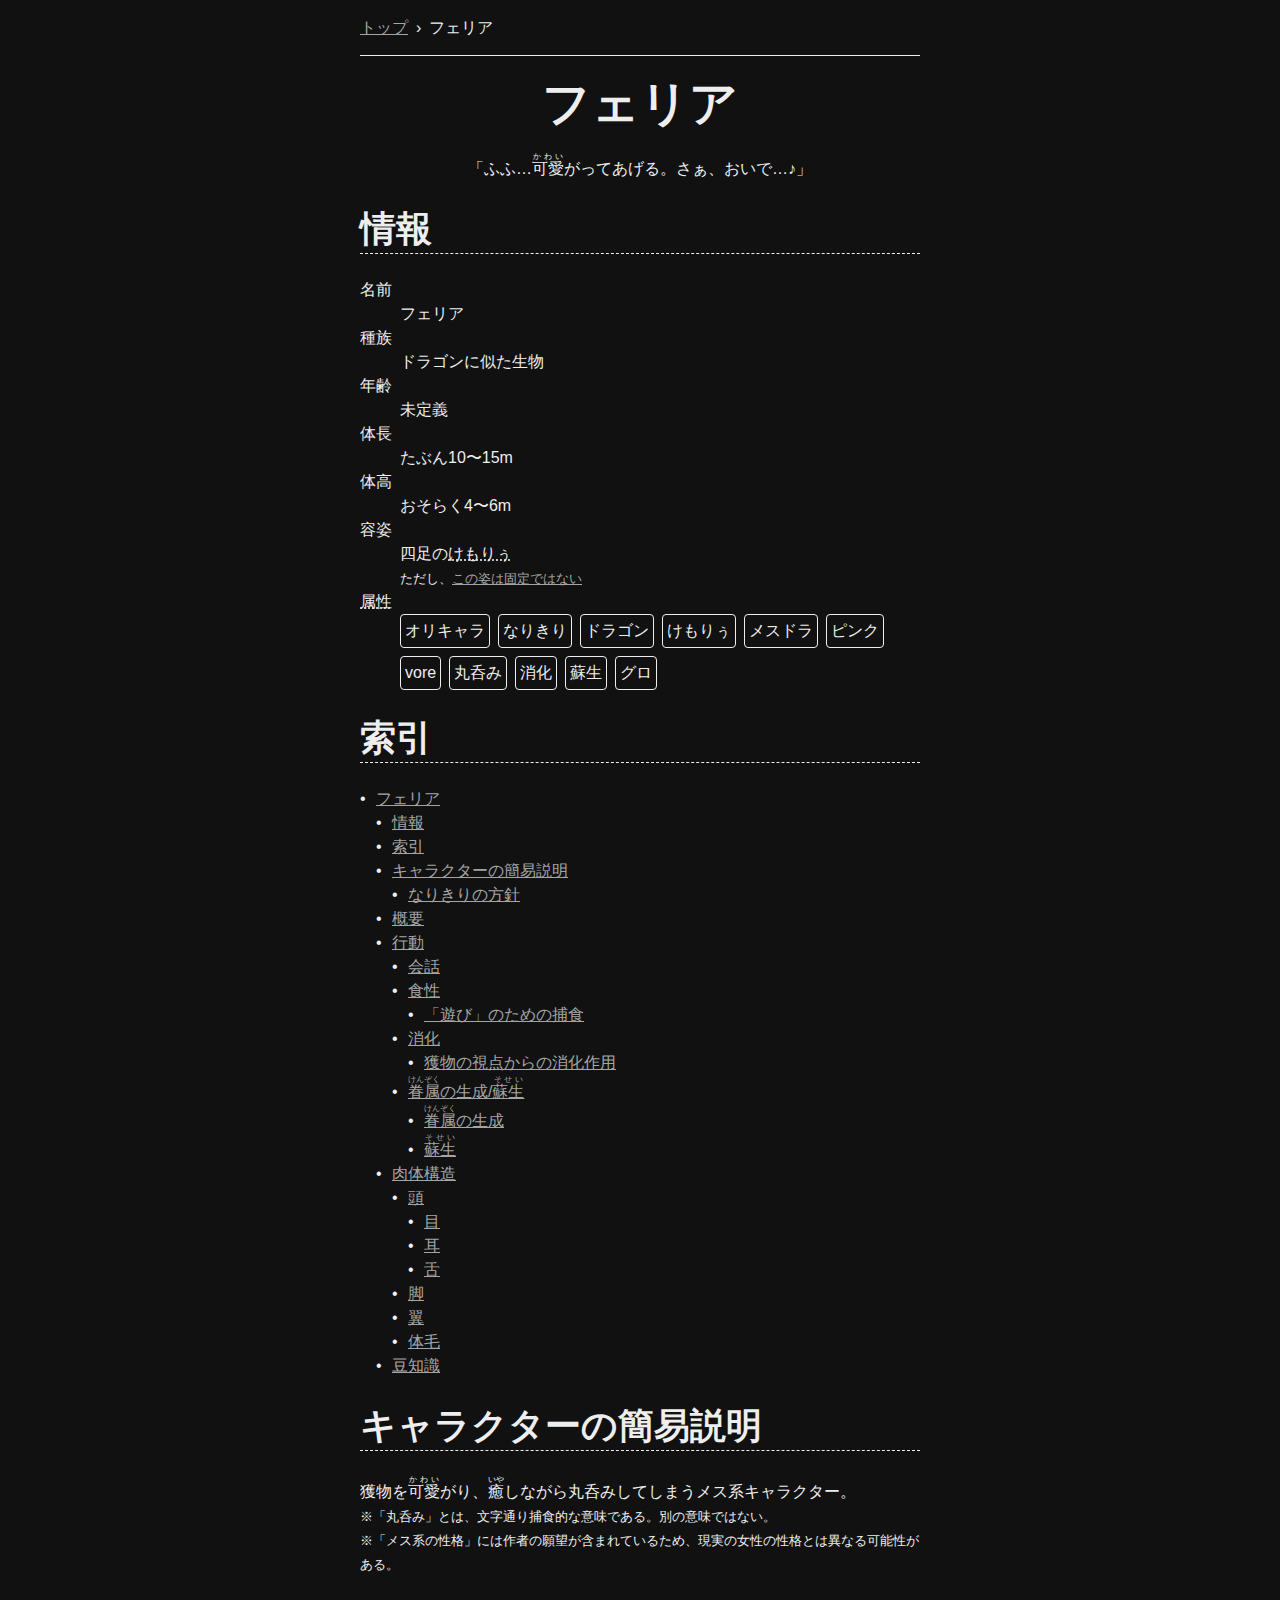
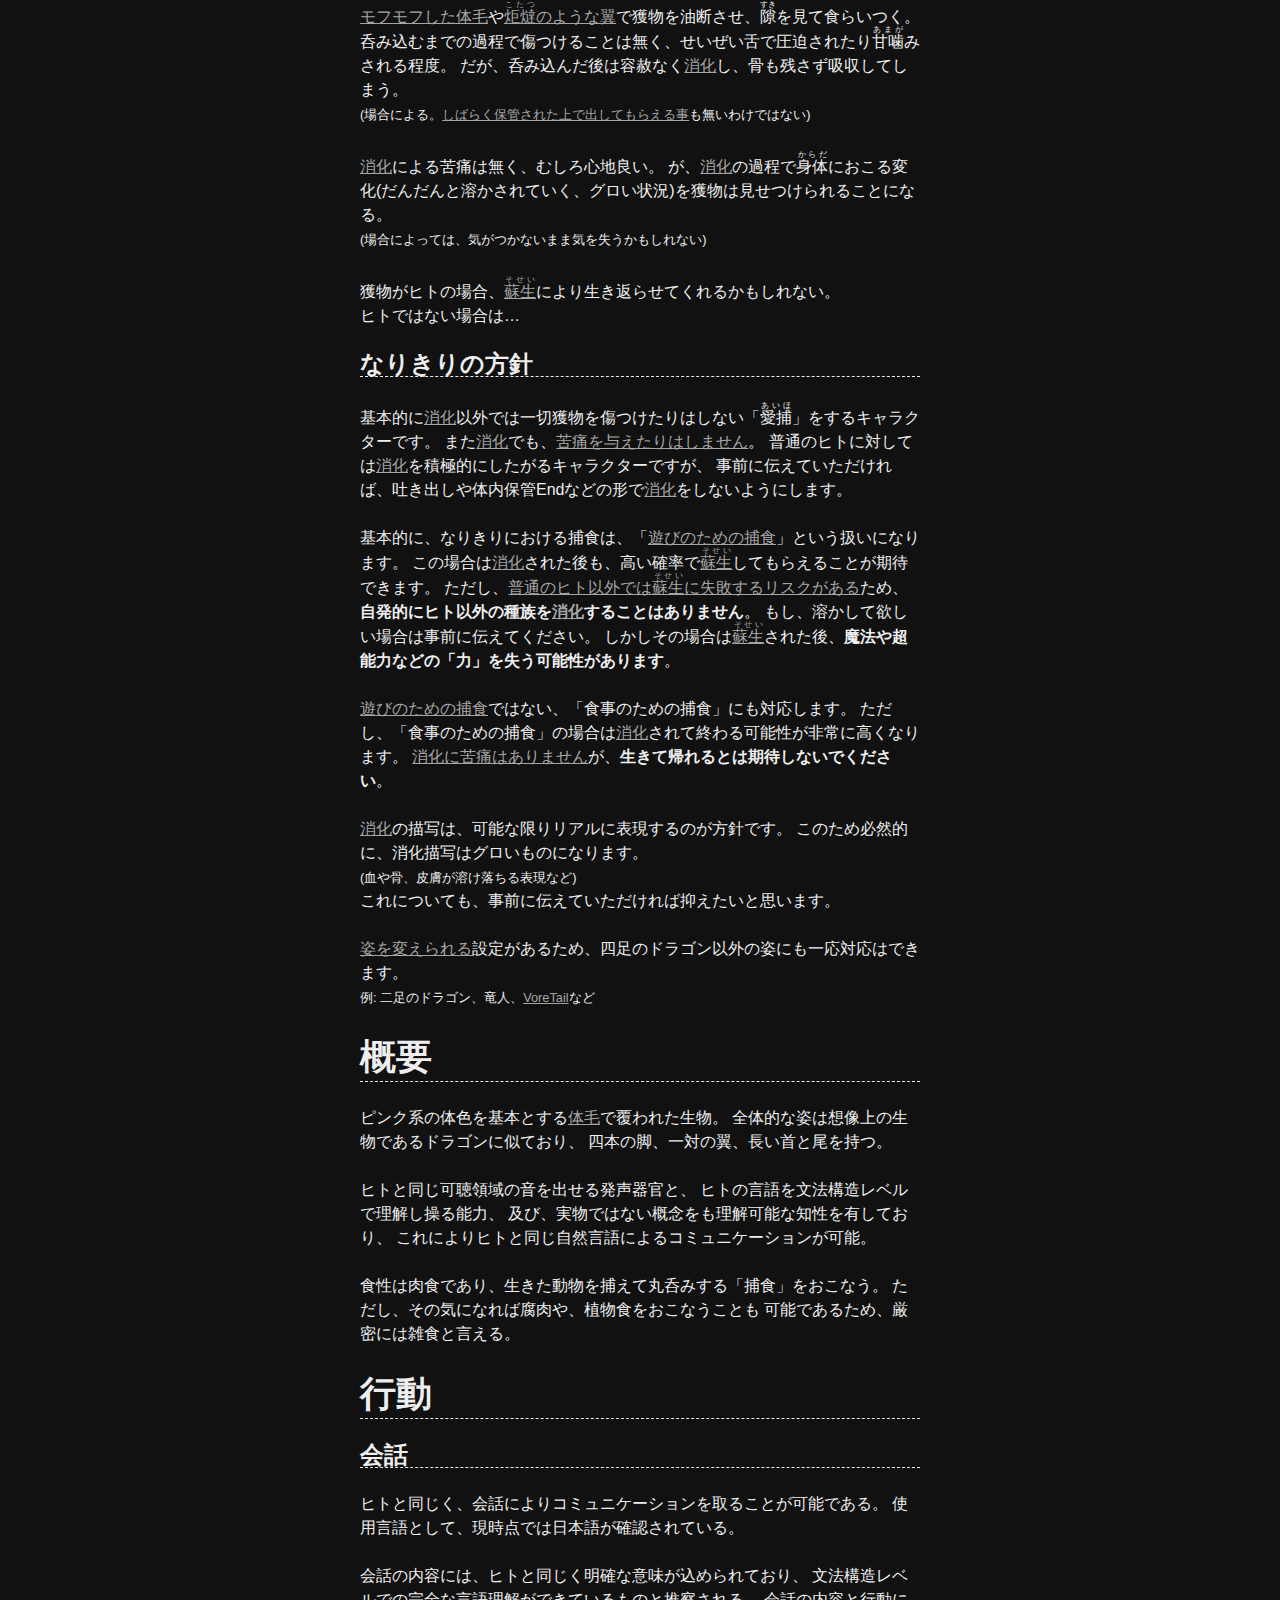
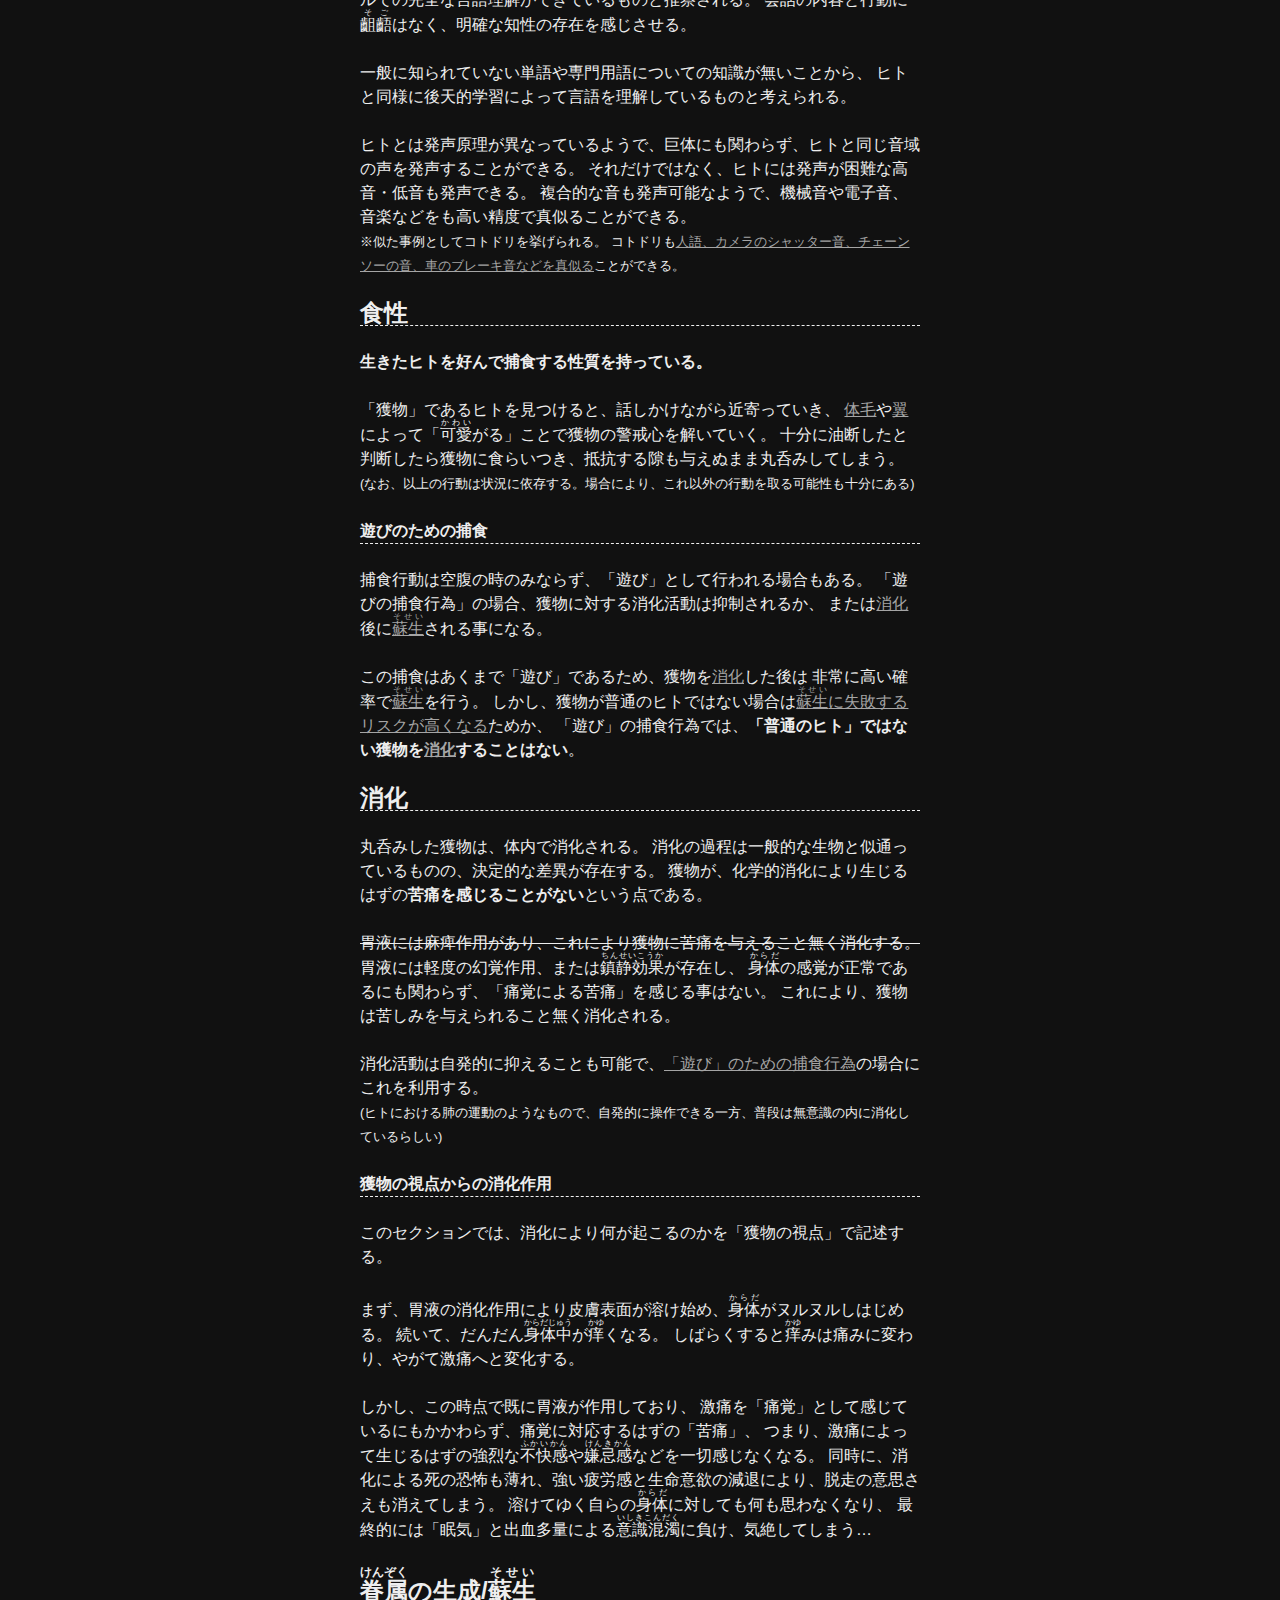
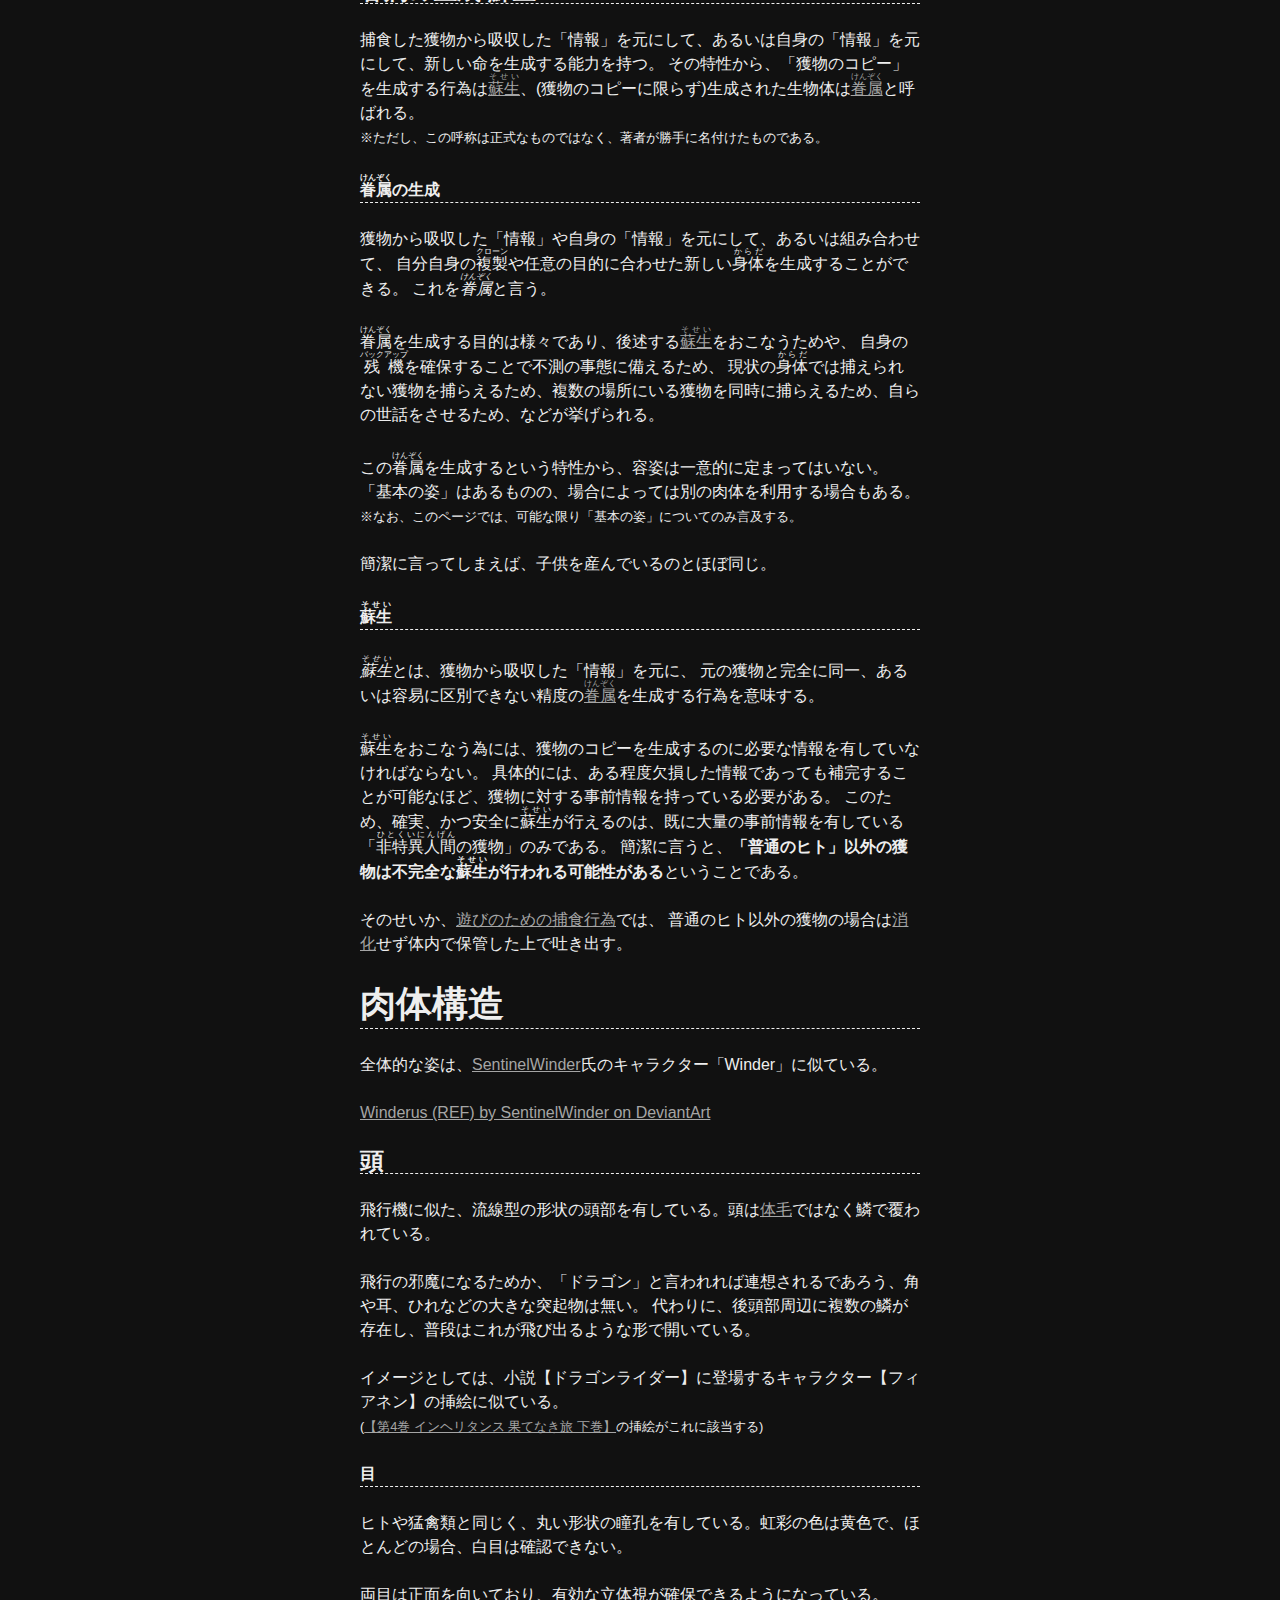
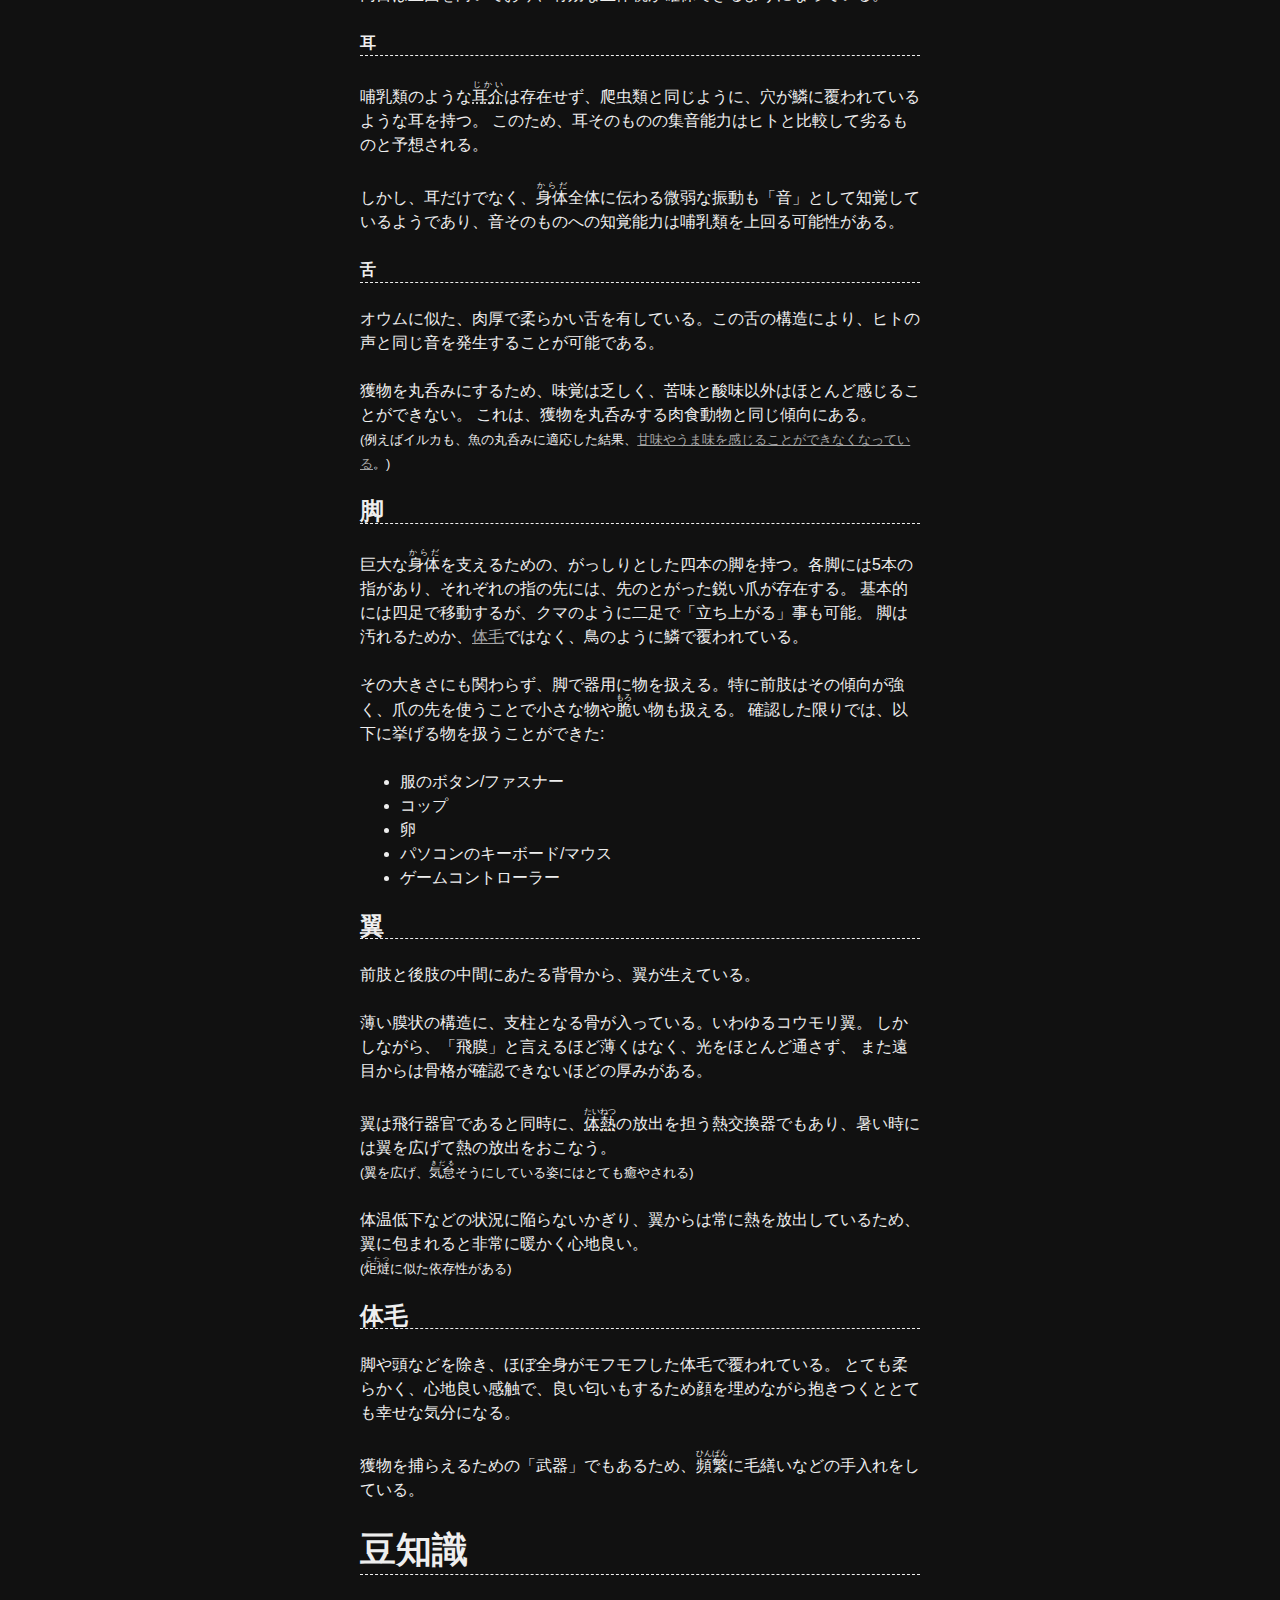
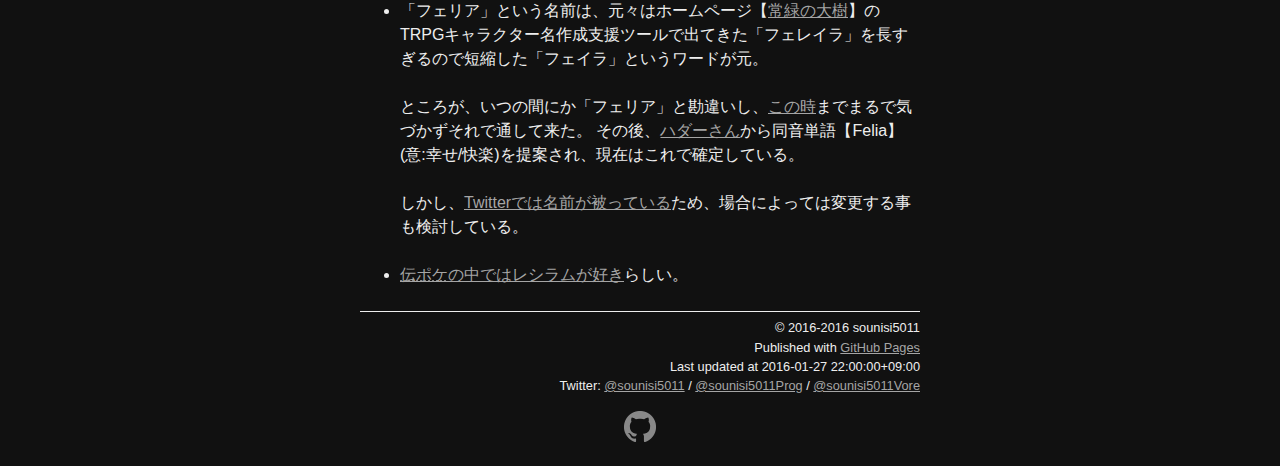
==== feria/index.html @ 083950b7 "JavaScriptを'Closure Compiler'(https://closure-compiler.appspot.com/)を使用してminifyし、単一ファイル'app.min.js'に" ====
<!DOCTYPE html>
<html lang="ja">
<meta charset="utf-8">
<meta http-equiv="X-UA-Compatible" content="IE=edge">
<meta name="viewport" content="width=device-width,initial-scale=1">
<meta name="format-detection" content="telephone=no,email=no,address=no">
<title>フェリア / sounisi5011 創作キャラまとめ</title>
<meta name="description" content="sounisi5011が創作したオリジナルキャラクター「フェリア」の紹介と解説">
<base href="//sounisi5011.github.io/original-characters/feria/">
<link rel="dns-prefetch" href="//www.google-analytics.com">
<link rel="canonical" href="https://sounisi5011.github.io/original-characters/feria/">
<link rel="stylesheet" href="/original-characters/assets/app.min.css">
<script>/^(([1-9]?[0-9]|1[0-9]{2}|2[0-4][0-9]|25[0-5])\.){3}([1-9]?[0-9]|1[0-9]{2}|2[0-4][0-9]|25[0-5])$/.test(location.hostname)&&/^(?:127\.0\.0\.1|192\.168\.[0-9]{1,3}\.[0-9]{1,3})$/.test(location.hostname)||((function(i,s,o,g,r,a,m){i['GoogleAnalyticsObject']=r;i[r]=i[r]||function(){(i[r].q=i[r].q||[]).push(arguments)},i[r].l=1*new Date();a=s.createElement(o),m=s.getElementsByTagName(o)[0];a.async=1;a.src=g;m.parentNode.insertBefore(a,m)})(window,document,'script','//www.google-analytics.com/analytics.js','ga'),ga('create','UA-72502978-2','auto'),ga('send','pageview'));</script>

<header>
<ol class="breadcrumb_list">
  <li><a href="/original-characters/">トップ</a>
  <li class="here"><a href="/original-characters/feria/">フェリア</a>
</ol>

<h1 id="character-name">フェリア</h1>

<p id="top-message" class="top_message">
<i class="voice">ふふ…<ruby>可愛<rp>(</rp><rt>かわい</rt><rp>)</rp></ruby>がってあげる。さぁ、おいで…♪</i>
</header>

<main>
<section>
<h2 id="data">情報</h2>

<dl>
  <dt>名前
  <dd>フェリア

  <dt>種族
  <dd>ドラゴンに似た生物

  <dt>年齢
  <dd>未定義

  <dt>体長
  <dd>たぶん10&#x301C;15m

  <dt>体高
  <dd>おそらく4&#x301C;6m

  <dt>容姿
  <dd>
    四足の<abbr title="毛の生えたドラゴン">けもりぅ</abbr><br>
    <small>ただし、<a href="#created-children">この姿は固定ではない</a></small>

  <dt><abbr title="有している性質/特性">属性</abbr>
  <dd>
    <ul class="character_properties">
      <li>オリキャラ
      <li>なりきり
      <li>ドラゴン
      <li>けもりぅ
      <li>メスドラ
      <li>ピンク
      <li>vore
      <li>丸呑み
      <li>消化
      <li>蘇生
      <li>グロ
    </ul>
</dl>
</section>

<nav class="index_list">
  <h2 id="index">索引</h2>
  <ul>
    <li>
      <a href="#character-name">フェリア</a>
      <ul>
        <li>
          <a href="#data">情報</a>
        <li>
          <a href="#index">索引</a>
        <li>
          <a href="#brief-description">キャラクターの簡易説明</a>
          <ul>
            <li>
              <a href="#impersonator-policy">なりきりの方針</a>
          </ul>
        <li>
          <a href="#summary">概要</a>
        <li>
          <a href="#behavior">行動</a>
          <ul>
            <li>
              <a href="#speak">会話</a>
            <li>
              <a href="#feeding-behaviours">食性</a>
              <ul>
                <li>
                  <a href="#predation-for-play"><em>遊び</em>のための捕食</a>
              </ul>
            <li>
              <a href="#digestion">消化</a>
              <ul>
                <li>
                  <a href="#digestion-seen-from-prey">獲物の視点からの消化作用</a>
              </ul>
            <li>
              <a href="#birth-or-revival"><ruby>眷属<rp>(</rp><rt>けんぞく</rt><rp>)</rp></ruby>の生成/<ruby>蘇生<rp>(</rp><rt>そせい</rt><rp>)</rp></ruby></a>
              <ul>
                <li>
                  <a href="#created-children"><ruby>眷属<rp>(</rp><rt>けんぞく</rt><rp>)</rp></ruby>の生成</a>
                <li>
                  <a href="#revival"><ruby>蘇生<rp>(</rp><rt>そせい</rt><rp>)</rp></ruby></a>
              </ul>
          </ul>
        <li>
          <a href="#body-structure">肉体構造</a>
          <ul>
            <li>
              <a href="#head">頭</a>
              <ul>
                <li>
                  <a href="#eye">目</a>
                <li>
                  <a href="#ear">耳</a>
                <li>
                  <a href="#tongue">舌</a>
              </ul>
            <li>
              <a href="#leg">脚</a>
            <li>
              <a href="#wing">翼</a>
            <li>
              <a href="#fur">体毛</a>
          </ul>
        <li>
          <a href="#etc">豆知識</a>
      </ul>
  </ul>
</nav>

<section>
<h2 id="brief-description">キャラクターの簡易説明</h2>

<p>
獲物を<ruby>可愛<rp>(</rp><rt>かわい</rt><rp>)</rp></ruby>がり、<ruby>癒<rp>(</rp><rt>いや</rt><rp>)</rp></ruby>しながら丸呑みしてしまうメス系キャラクター。<br>
<small>※<em>丸呑み</em>とは、文字通り捕食的な意味である。別の意味ではない。</small><br>
<small>※<em>メス系の性格</em>には作者の願望が含まれているため、現実の女性の性格とは異なる可能性がある。</small>

<p>
<a href="#fur">モフモフした体毛</a>や<a href="#wing"><ruby>炬燵<rp>(</rp><rt>こたつ</rt><rp>)</rp></ruby>のような翼</a>で獲物を油断させ、<ruby>隙<rp>(</rp><rt>すき</rt><rp>)</rp></ruby>を見て食らいつく。
呑み込むまでの過程で傷つけることは無く、せいぜい舌で圧迫されたり<ruby>甘噛<rp>(</rp><rt>あまが</rt><rp>)</rp></ruby>みされる程度。
だが、呑み込んだ後は容赦なく<a href="#digestion">消化</a>し、骨も残さず吸収してしまう。<br>
<small>(場合による。<a href="#predation-for-play">しばらく保管された上で出してもらえる事</a>も無いわけではない)</small>

<p>
<a href="#digestion">消化</a>による苦痛は無く、むしろ心地良い。
が、<a href="#digestion">消化</a>の過程で<ruby>身体<rp>(</rp><rt>からだ</rt><rp>)</rp></ruby>におこる変化(だんだんと溶かされていく、グロい状況)を獲物は見せつけられることになる。<br>
<small>(場合によっては、気がつかないまま気を失うかもしれない)</small>

<p>
獲物がヒトの場合、<a href="#revival"><ruby>蘇生<rp>(</rp><rt>そせい</rt><rp>)</rp></ruby></a>により生き返らせてくれるかもしれない。<br>
ヒトではない場合は…

<section>
<h3 id="impersonator-policy">なりきりの方針</h3>

<p>
基本的に<a href="#digestion">消化</a>以外では一切獲物を傷つけたりはしない<em><ruby>愛捕<rp>(</rp><rt>あいほ</rt><rp>)</rp></ruby></em>をするキャラクターです。
また<a href="#digestion">消化</a>でも、<a href="#digestion">苦痛を与えたりはしません</a>。
普通のヒトに対しては<a href="#digestion">消化</a>を積極的にしたがるキャラクターですが、
事前に伝えていただければ、吐き出しや体内保管Endなどの形で<a href="#digestion">消化</a>をしないようにします。

<p>
基本的に、なりきりにおける捕食は、<em><a href="#predation-for-play">遊びのための捕食</a></em>という扱いになります。
この場合は<a href="#digestion">消化</a>された後も、高い確率で<a href="#revival"><ruby>蘇生<rp>(</rp><rt>そせい</rt><rp>)</rp></ruby></a>してもらえることが期待できます。
ただし、<a href="#revival">普通のヒト以外では<ruby>蘇生<rp>(</rp><rt>そせい</rt><rp>)</rp></ruby>に失敗するリスクがある</a>ため、<strong>自発的にヒト以外の種族を<a href="#digestion">消化</a>することはありません</strong>。
もし、溶かして欲しい場合は事前に伝えてください。
しかしその場合は<a href="#revival"><ruby>蘇生<rp>(</rp><rt>そせい</rt><rp>)</rp></ruby></a>された後、<strong>魔法や超能力などの<em>力</em>を失う可能性があります</strong>。

<p>
<a href="#predation-for-play">遊びのための捕食</a>ではない、<em>食事のための捕食</em>にも対応します。
ただし、<em>食事のための捕食</em>の場合は<a href="#digestion">消化</a>されて終わる可能性が非常に高くなります。
<a href="#digestion">消化に苦痛はありません</a>が、<strong>生きて帰れるとは期待しないでください</strong>。

<p>
<a href="#digestion">消化</a>の描写は、可能な限りリアルに表現するのが方針です。
このため必然的に、消化描写はグロいものになります。<br>
<small>(血や骨、皮膚が溶け落ちる表現など)</small><br>
これについても、事前に伝えていただければ抑えたいと思います。

<p>
<a href="#created-children">姿を変えられる</a>設定があるため、四足のドラゴン以外の姿にも一応対応はできます。<br>
<small>例: 二足のドラゴン、竜人、<a href="http://www.pixiv.net/member_illust.php?mode=medium&illust_id=19674343" target="_blank">VoreTail</a>など</small>
</section>
</section>

<section>
<h2 id="summary">概要</h2>

<p>
ピンク系の体色を基本とする<a href="#fur">体毛</a>で覆われた生物。
全体的な姿は想像上の生物であるドラゴンに似ており、
四本の脚、一対の翼、長い首と尾を持つ。

<p>
ヒトと同じ可聴領域の音を出せる発声器官と、
ヒトの言語を文法構造レベルで理解し操る能力、
及び、実物ではない概念をも理解可能な知性を有しており、
これによりヒトと同じ自然言語によるコミュニケーションが可能。

<p>
食性は肉食であり、生きた動物を捕えて丸呑みする<em>捕食</em>をおこなう。
ただし、その気になれば腐肉や、植物食をおこなうことも
可能であるため、厳密には雑食と言える。
</section>

<section>
<h2 id="behavior">行動</h2>

<section>
<h3 id="speak">会話</h3>

<p>
ヒトと同じく、会話によりコミュニケーションを取ることが可能である。
使用言語として、現時点では日本語が確認されている。

<p>
会話の内容には、ヒトと同じく明確な意味が込められており、
文法構造レベルでの完全な言語理解ができているものと推察される。
会話の内容と行動に<ruby>齟齬<rp>(</rp><rt>そご</rt><rp>)</rp></ruby>はなく、明確な知性の存在を感じさせる。

<p>
一般に知られていない単語や専門用語についての知識が無いことから、
ヒトと同様に後天的学習によって言語を理解しているものと考えられる。

<p>
ヒトとは発声原理が異なっているようで、巨体にも関わらず、ヒトと同じ音域の声を発声することができる。
それだけではなく、ヒトには発声が困難な高音・低音も発声できる。
複合的な音も発声可能なようで、機械音や電子音、音楽などをも高い精度で真似ることができる。<br>
<small>
※似た事例としてコトドリを挙げられる。
コトドリも<a href="https://ja.wikipedia.org/wiki/%E3%82%B3%E3%83%88%E3%83%89%E3%83%AA#.E7.94.9F.E6.85.8B" target="_blank">人語、カメラのシャッター音、チェーンソーの音、車のブレーキ音などを真似る</a>ことができる。
</small>
</section>

<section>
<h3 id="feeding-behaviours">食性</h3>

<p>
<strong>生きたヒトを好んで捕食する性質を持っている。</strong>

<p>
<em>獲物</em>であるヒトを見つけると、話しかけながら近寄っていき、
<a href="#fur">体毛</a>や<a href="#wing">翼</a>によって<em><ruby>可愛<rp>(</rp><rt>かわい</rt><rp>)</rp></ruby>がる</em>ことで獲物の警戒心を解いていく。
十分に油断したと判断したら獲物に食らいつき、抵抗する隙も与えぬまま丸呑みしてしまう。<br>
<small>(なお、以上の行動は状況に依存する。場合により、これ以外の行動を取る可能性も十分にある)</small>

<section>
<h4 id="predation-for-play">遊びのための捕食</h4>

<p>
捕食行動は空腹の時のみならず、<em>遊び</em>として行われる場合もある。
<em>遊びの捕食行為</em>の場合、獲物に対する消化活動は抑制されるか、
または<a href="#digestion">消化</a>後に<a href="#revival"><ruby>蘇生<rp>(</rp><rt>そせい</rt><rp>)</rp></ruby></a>される事になる。

<p>
この捕食はあくまで<em>遊び</em>であるため、獲物を<a href="#digestion">消化</a>した後は
非常に高い確率で<a href="#revival"><ruby>蘇生<rp>(</rp><rt>そせい</rt><rp>)</rp></ruby></a>を行う。
しかし、獲物が普通のヒトではない場合は<a href="#revival"><ruby>蘇生<rp>(</rp><rt>そせい</rt><rp>)</rp></ruby>に失敗するリスクが高くなる</a>ためか、
<em>遊び</em>の捕食行為では、<strong><em>普通のヒト</em>ではない獲物を<a href="#digestion">消化</a>することはない</strong>。
</section>
</section>

<section>
<h3 id="digestion">消化</h3>

<p>
丸呑みした獲物は、体内で消化される。
消化の過程は一般的な生物と似通っているものの、決定的な差異が存在する。
獲物が、化学的消化により生じるはずの<strong>苦痛を感じることがない</strong>という点である。

<p>
<del>胃液には麻痺作用があり、これにより獲物に苦痛を与えること無く消化する。</del><br>
胃液には軽度の幻覚作用、または<ruby>鎮静効果<rp>(</rp><rt>ちんせいこうか</rt><rp>)</rp></ruby>が存在し、
<ruby>身体<rp>(</rp><rt>からだ</rt><rp>)</rp></ruby>の感覚が正常であるにも関わらず、<em>痛覚による苦痛</em>を感じる事はない。
これにより、獲物は苦しみを与えられること無く消化される。

<p>
消化活動は自発的に抑えることも可能で、<a href="#predation-for-play"><em>遊び</em>のための捕食行為</a>の場合にこれを利用する。<br>
<small>(ヒトにおける肺の運動のようなもので、自発的に操作できる一方、普段は無意識の内に消化しているらしい)</small>

<section>
<h4 id="digestion-seen-from-prey">獲物の視点からの消化作用</h4>

<p>
このセクションでは、消化により何が起こるのかを<em>獲物の視点</em>で記述する。

<p>
まず、胃液の消化作用により皮膚表面が溶け始め、<ruby>身体<rp>(</rp><rt>からだ</rt><rp>)</rp></ruby>がヌルヌルしはじめる。
続いて、だんだん<ruby>身体中<rp>(</rp><rt>からだじゅう</rt><rp>)</rp></ruby>が<ruby>痒<rp>(</rp><rt>かゆ</rt><rp>)</rp></ruby>くなる。
しばらくすると<ruby>痒<rp>(</rp><rt>かゆ</rt><rp>)</rp></ruby>みは痛みに変わり、やがて激痛へと変化する。

<p>
しかし、この時点で既に胃液が作用しており、
激痛を<em>痛覚</em>として感じているにもかかわらず、痛覚に対応するはずの<em>苦痛</em>、
つまり、激痛によって生じるはずの強烈な<ruby>不快感<rp>(</rp><rt>ふかいかん</rt><rp>)</rp></ruby>や<ruby>嫌忌感<rp>(</rp><rt>けんきかん</rt><rp>)</rp></ruby>などを一切感じなくなる。
同時に、消化による死の恐怖も薄れ、強い疲労感と生命意欲の減退により、脱走の意思さえも消えてしまう。
溶けてゆく自らの<ruby>身体<rp>(</rp><rt>からだ</rt><rp>)</rp></ruby>に対しても何も思わなくなり、
最終的には<em>眠気</em>と出血多量による<ruby>意識混濁<rp>(</rp><rt>いしきこんだく</rt><rp>)</rp></ruby>に負け、気絶してしまう…
</section>
</section>

<section>
<h3 id="birth-or-revival"><ruby>眷属<rp>(</rp><rt>けんぞく</rt><rp>)</rp></ruby>の生成/<ruby>蘇生<rp>(</rp><rt>そせい</rt><rp>)</rp></ruby></h3>

<p>
捕食した獲物から吸収した<em>情報</em>を元にして、あるいは自身の<em>情報</em>を元にして、新しい命を生成する能力を持つ。
その特性から、<em>獲物のコピー</em>を生成する行為は<a href="#revival"><ruby>蘇生<rp>(</rp><rt>そせい</rt><rp>)</rp></ruby></a>、(獲物のコピーに限らず)生成された生物体は<a href="#created-children"><ruby>眷属<rp>(</rp><rt>けんぞく</rt><rp>)</rp></ruby></a>と呼ばれる。<br>
<small>※ただし、この呼称は正式なものではなく、著者が勝手に名付けたものである。</small>

<section>
<h4 id="created-children"><ruby>眷属<rp>(</rp><rt>けんぞく</rt><rp>)</rp></ruby>の生成</h4>

<p>
獲物から吸収した<em>情報</em>や自身の<em>情報</em>を元にして、あるいは組み合わせて、
自分自身の<ruby>複製<rp>(</rp><rt>クローン</rt><rp>)</rp></ruby>や任意の目的に合わせた新しい<ruby>身体<rp>(</rp><rt>からだ</rt><rp>)</rp></ruby>を生成することができる。
これを<dfn id="made-probe"><ruby>眷属<rp>(</rp><rt>けんぞく</rt><rp>)</rp></ruby></dfn>と言う。

<p>
<ruby>眷属<rp>(</rp><rt>けんぞく</rt><rp>)</rp></ruby>を生成する目的は様々であり、後述する<a href="#revival"><ruby>蘇生<rp>(</rp><rt>そせい</rt><rp>)</rp></ruby></a>をおこなうためや、
自身の<ruby>残機<rp>(</rp><rt>バックアップ</rt><rp>)</rp></ruby>を確保することで不測の事態に備えるため、
現状の<ruby>身体<rp>(</rp><rt>からだ</rt><rp>)</rp></ruby>では捕えられない獲物を捕らえるため、複数の場所にいる獲物を同時に捕らえるため、自らの世話をさせるため、などが挙げられる。

<p>
この<ruby>眷属<rp>(</rp><rt>けんぞく</rt><rp>)</rp></ruby>を生成するという特性から、容姿は一意的に定まってはいない。
<em>基本の姿</em>はあるものの、場合によっては別の肉体を利用する場合もある。<br>
<small>※なお、このページでは、可能な限り<em>基本の姿</em>についてのみ言及する。</small>

<p>
簡潔に言ってしまえば、子供を産んでいるのとほぼ同じ。
</section>

<section>
<h4 id="revival"><ruby>蘇生<rp>(</rp><rt>そせい</rt><rp>)</rp></ruby></h4>

<p>
<dfn id="ability-revival"><ruby>蘇生<rp>(</rp><rt>そせい</rt><rp>)</rp></ruby></dfn>とは、獲物から吸収した<em>情報</em>を元に、
元の獲物と完全に同一、あるいは容易に区別できない精度の<a href="#created-children"><ruby>眷属<rp>(</rp><rt>けんぞく</rt><rp>)</rp></ruby></a>を生成する行為を意味する。

<p>
<ruby>蘇生<rp>(</rp><rt>そせい</rt><rp>)</rp></ruby>をおこなう為には、獲物のコピーを生成するのに必要な情報を有していなければならない。
具体的には、ある程度欠損した情報であっても補完することが可能なほど、獲物に対する事前情報を持っている必要がある。
このため、確実、かつ安全に<ruby>蘇生<rp>(</rp><rt>そせい</rt><rp>)</rp></ruby>が行えるのは、既に大量の事前情報を有している<em><ruby>非特異人間<rp>(</rp><rt>ひとくいにんげん</rt><rp>)</rp></ruby>の獲物</em>のみである。
簡潔に言うと、<strong><em>普通のヒト</em>以外の獲物は不完全な<ruby>蘇生<rp>(</rp><rt>そせい</rt><rp>)</rp></ruby>が行われる可能性がある</strong>ということである。

<p>
そのせいか、<a href="#predation-for-play">遊びのための捕食行為</a>では、
普通のヒト以外の獲物の場合は<a href="#digestion">消化</a>せず体内で保管した上で吐き出す。
</section>
</section>
</section>

<section>
<h2 id="body-structure">肉体構造</h2>

<p>
全体的な姿は、<a href="http://sentinelwinder.deviantart.com/" target="_blank">SentinelWinder</a>氏のキャラクター「Winder」に似ている。

<p>
<a href="http://sentinelwinder.deviantart.com/art/Winderus-REF-540525422" target="_blank">Winderus (REF) by SentinelWinder on DeviantArt</a>

<section>
<h3 id="head">頭</h3>

<p>
飛行機に似た、流線型の形状の頭部を有している。頭は<a href="#fur">体毛</a>ではなく鱗で覆われている。

<p>
飛行の邪魔になるためか、<em>ドラゴン</em>と言われれば連想されるであろう、角や耳、ひれなどの大きな突起物は無い。
代わりに、後頭部周辺に複数の鱗が存在し、普段はこれが飛び出るような形で開いている。

<p>
イメージとしては、小説【ドラゴンライダー】に登場するキャラクター【フィアネン】の挿絵に似ている。<br>
<small>(<a href="http://www.amazon.co.jp/dp/4863891946" target="_blank">【第4巻 インヘリタンス 果てなき旅 下巻】</a>の挿絵がこれに該当する)</small>

<section>
<h4 id="eye">目</h4>

<p>
ヒトや猛禽類と同じく、丸い形状の瞳孔を有している。虹彩の色は黄色で、ほとんどの場合、白目は確認できない。

<p>
両目は正面を向いており、有効な立体視が確保できるようになっている。
</section>

<section>
<h4 id="ear">耳</h4>

<p>
哺乳類のような<abbr title="外に出ている耳"><ruby>耳介<rp>(</rp><rt>じかい</rt><rp>)</rp></ruby></abbr>は存在せず、爬虫類と同じように、穴が鱗に覆われているような耳を持つ。
このため、耳そのものの集音能力はヒトと比較して劣るものと予想される。

<p>
しかし、耳だけでなく、<ruby>身体<rp>(</rp><rt>からだ</rt><rp>)</rp></ruby>全体に伝わる微弱な振動も<em>音</em>として知覚しているようであり、音そのものへの知覚能力は哺乳類を上回る可能性がある。
</section>

<section>
<h4 id="tongue">舌</h4>

<p>
オウムに似た、肉厚で柔らかい舌を有している。この舌の構造により、ヒトの声と同じ音を発生することが可能である。

<p>
獲物を丸呑みにするため、味覚は乏しく、苦味と酸味以外はほとんど感じることができない。
これは、獲物を丸呑みする肉食動物と同じ傾向にある。<br>
<small>(例えばイルカも、魚の丸呑みに適応した結果、<a href="http://animalch.net/archives/5069120.html" target="_blank">甘味やうま味を感じることができなくなっている</a>。)</small>
</section>
</section>

<section>
<h3 id="leg">脚</h3>

<p>
巨大な<ruby>身体<rp>(</rp><rt>からだ</rt><rp>)</rp></ruby>を支えるための、がっしりとした四本の脚を持つ。各脚には5本の指があり、それぞれの指の先には、先のとがった鋭い爪が存在する。
基本的には四足で移動するが、クマのように二足で<em>立ち上がる</em>事も可能。
脚は汚れるためか、<a href="#fur">体毛</a>ではなく、鳥のように鱗で覆われている。

<p>
その大きさにも関わらず、脚で器用に物を扱える。特に前肢はその傾向が強く、爪の先を使うことで小さな物や<ruby>脆<rp>(</rp><rt>もろ</rt><rp>)</rp></ruby>い物も扱える。
確認した限りでは、以下に挙げる物を扱うことができた:

<ul>
  <li>服のボタン/ファスナー
  <li>コップ
  <li>卵
  <li>パソコンのキーボード/マウス
  <li>ゲームコントローラー
</ul>
</section>

<section>
<h3 id="wing">翼</h3>

<p>
前肢と後肢の中間にあたる背骨から、翼が生えている。

<p>
薄い膜状の構造に、支柱となる骨が入っている。いわゆるコウモリ翼。
しかしながら、<em>飛膜</em>と言えるほど薄くはなく、光をほとんど通さず、
また遠目からは骨格が確認できないほどの厚みがある。

<p>
翼は飛行器官であると同時に、<abbr title="生物が生み出した熱"><ruby>体熱<rp>(</rp><rt>たいねつ</rt><rp>)</rp></ruby></abbr>の放出を担う熱交換器でもあり、暑い時には翼を広げて熱の放出をおこなう。<br>
<small>(翼を広げ、<ruby>気怠<rp>(</rp><rt>きだる</rt><rp>)</rp></ruby>そうにしている姿にはとても癒やされる)</small>

<p>
体温低下などの状況に陥らないかぎり、翼からは常に熱を放出しているため、翼に包まれると非常に暖かく心地良い。<br>
<small>(<ruby>炬燵<rp>(</rp><rt>こたつ</rt><rp>)</rp></ruby>に似た依存性がある)</small>
</section>

<section>
<h3 id="fur">体毛</h3>

<p>
脚や頭などを除き、ほぼ全身がモフモフした体毛で覆われている。
とても柔らかく、心地良い感触で、良い匂いもするため顔を埋めながら抱きつくととても幸せな気分になる。

<p>
獲物を捕らえるための<em>武器</em>でもあるため、<ruby>頻繁<rp>(</rp><rt>ひんぱん</rt><rp>)</rp></ruby>に毛繕いなどの手入れをしている。
</section>
</section>

<section>
<h2 id="etc">豆知識</h2>

<ul>
  <li>
    <p>
    <em>フェリア</em>という名前は、元々はホームページ【<a href="http://www.elerl.com/" target="_blank">常緑の大樹</a>】の
    TRPGキャラクター名作成支援ツールで出てきた<em>フェレイラ</em>を長すぎるので短縮した<em>フェイラ</em>というワードが元。

    <p>
    ところが、いつの間にか<em>フェリア</em>と勘違いし、<a href="https://vore.pokemori.jp/chat/log?room=1&date=20130322#comment-1004403" target="_blank">この時</a>までまるで気づかずそれで通して来た。
    その後、<a href="https://vore.pokemori.jp/list/index?id=77&mode=show" target="_blank">ハダーさん</a>から同音単語【Felia】(意:幸せ/快楽)を提案され、現在はこれで確定している。

    <p>
    しかし、<a href="https://twitter.com/search?f=users&q=%E3%83%95%E3%82%A7%E3%83%AA%E3%82%A2" target="_blank">Twitterでは名前が被っている</a>ため、場合によっては変更する事も検討している。

  <li>
    <p>
    <a href="https://vore.pokemori.jp/chat/log?room=1&date=20130213#comment-945657" target="_blank"><abbr title="伝説のポケモン">伝ポケ</abbr>の中ではレシラムが好き</a>らしい。
</ul>
</section>
</main>

<footer>
<p>
<small>
  &copy;
  <time datetime="2016-01-26T02:35:44+09:00" title="2016年1月26日 2:35:44">2016</time>-<time datetime="2016-01-27T22:00:00+09:00" title="2016年1月27日 22:00:00">2016</time>
  sounisi5011
</small>

<p>
Published with <a href="http://pages.github.com">GitHub Pages</a>

<p>
Last updated at <time>2016-01-27 22:00:00+09:00</time>

<address>
  Twitter:
  <a href="https://twitter.com/sounisi5011">@sounisi5011</a>
  / <a href="https://twitter.com/sounisi5011Prog">@sounisi5011Prog</a>
  / <a href="https://twitter.com/sounisi5011Vore">@sounisi5011Vore</a>
</address>

<p class="view_on_github">
<a href="https://github.com/sounisi5011/original-characters" title="View on GitHub">
  <img src="/original-characters/assets/github-mark-32.png" srcset="/original-characters/assets/github-mark-120.png 120w, /original-characters/assets/github-mark-64.png 64w, /original-characters/assets/github-mark-32.png 32w" sizes="32px" alt="View on GitHub">
</a>
</footer>

<script src="/original-characters/assets/app.min.js"></script>
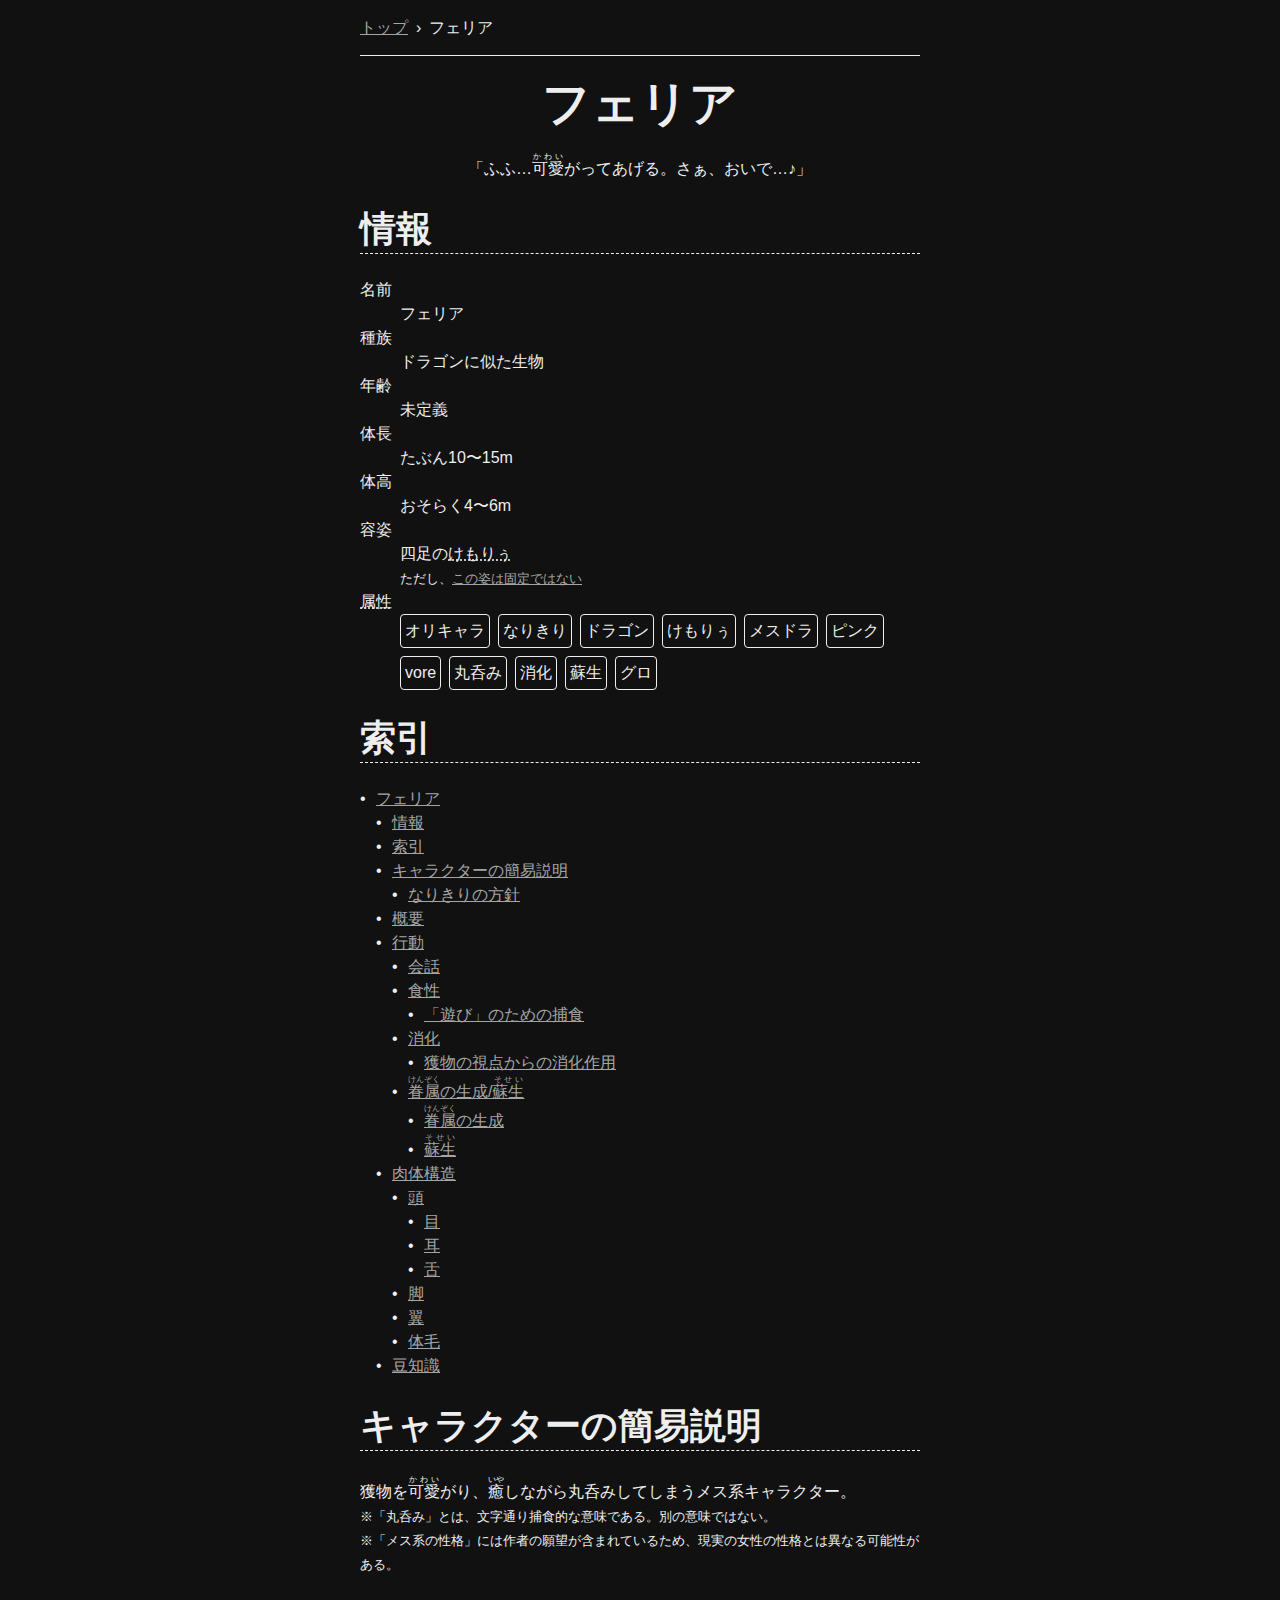
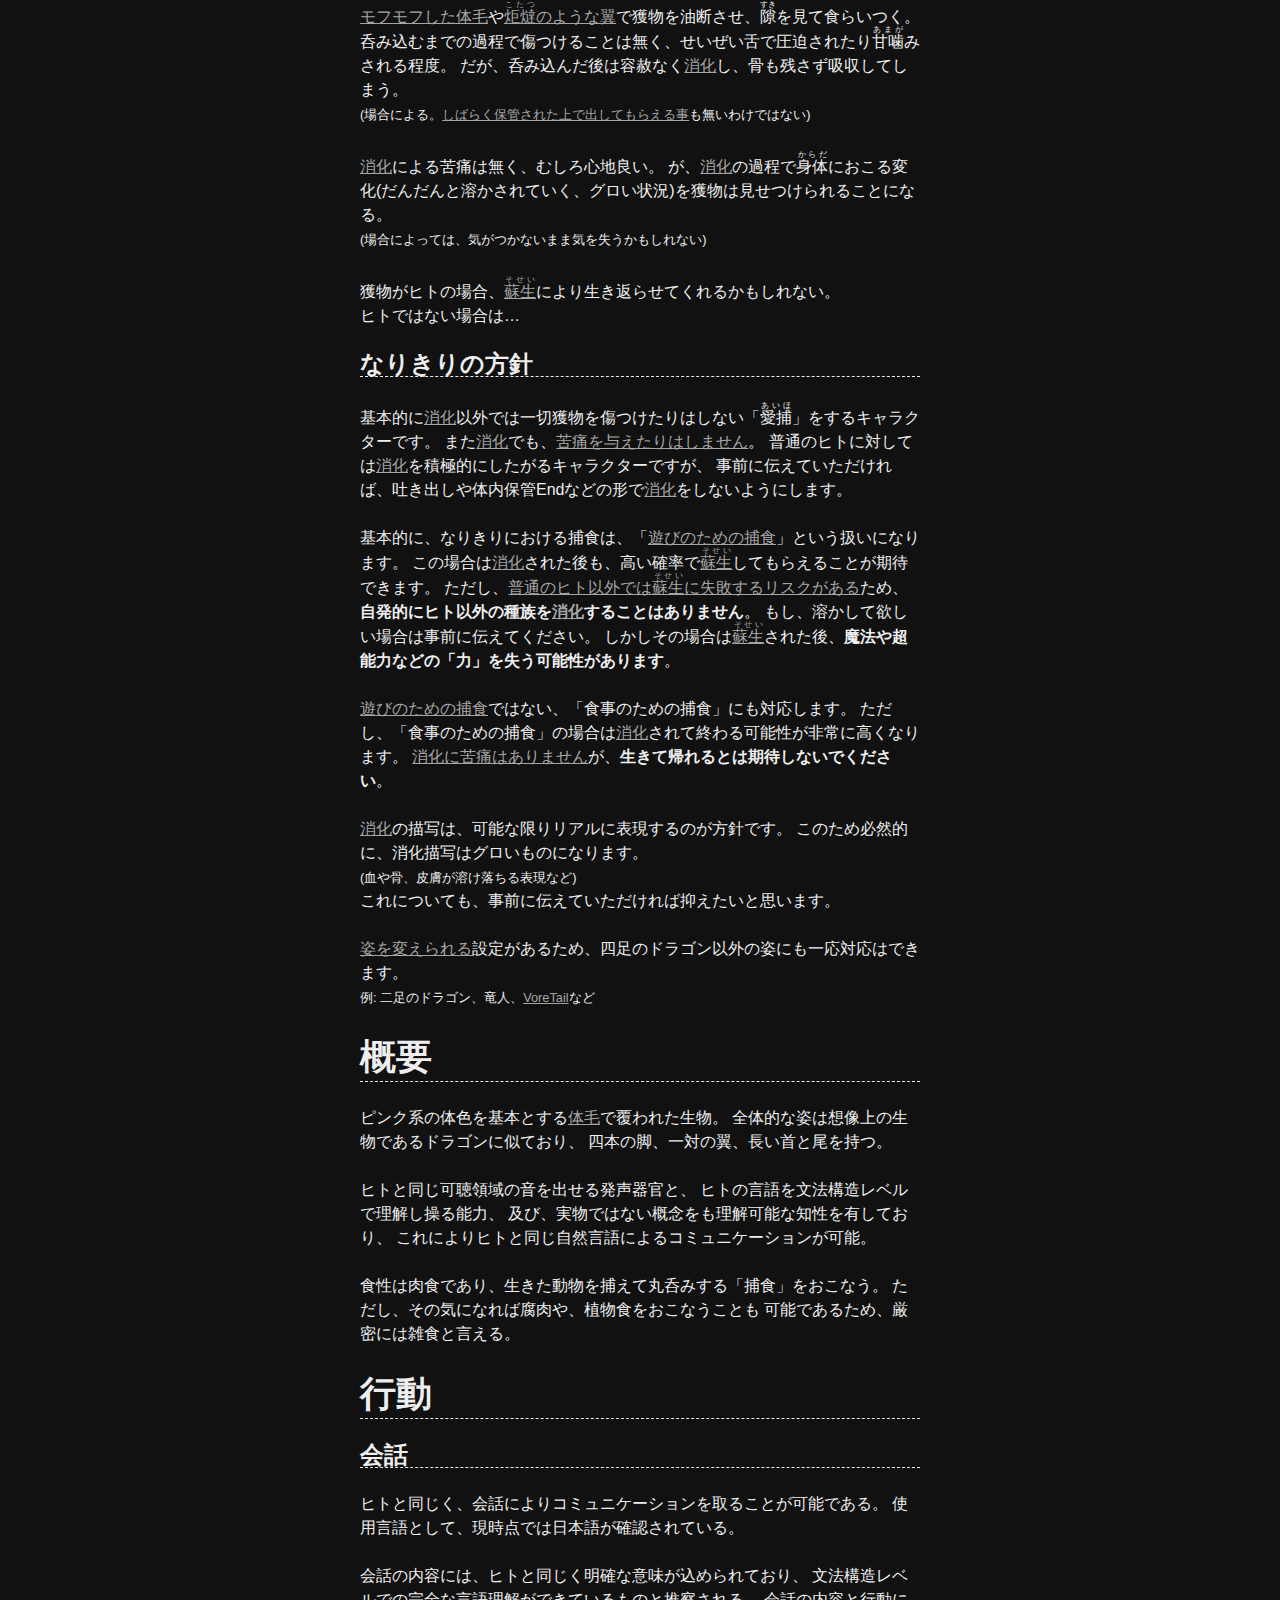
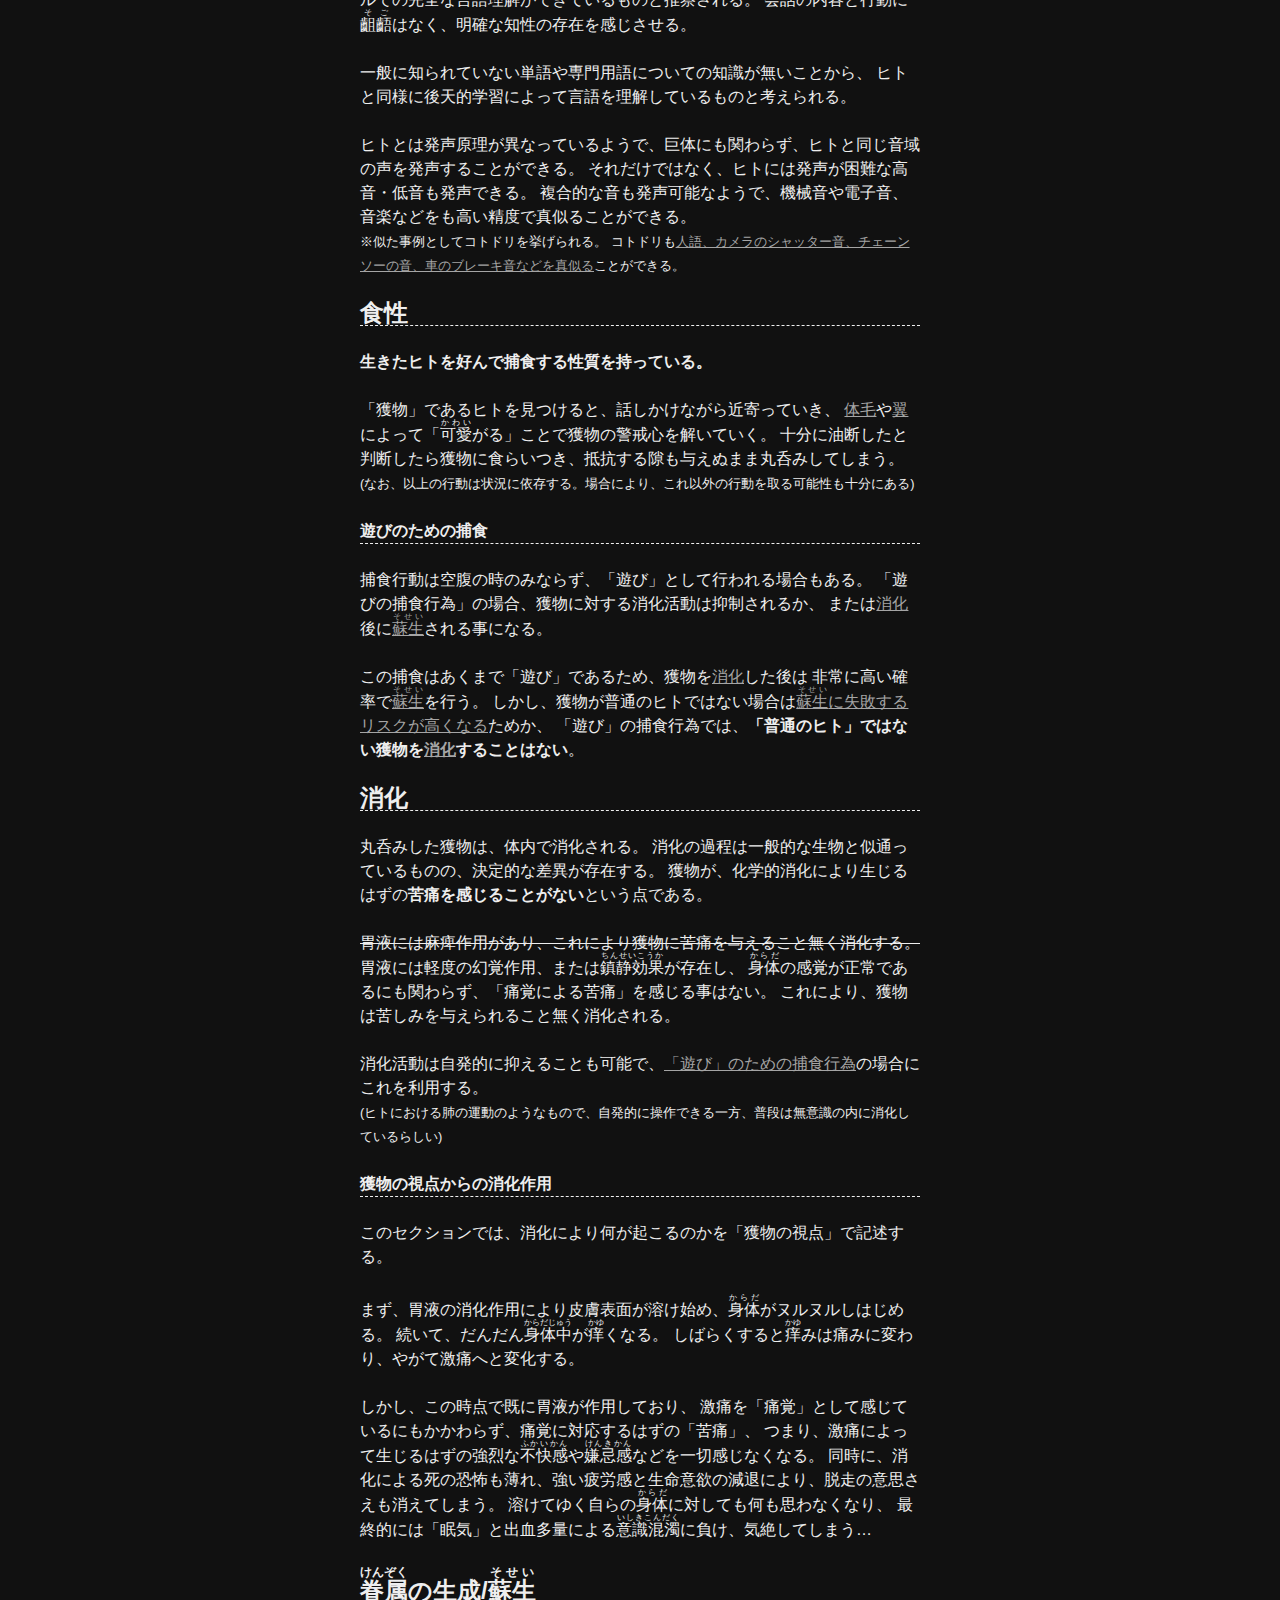
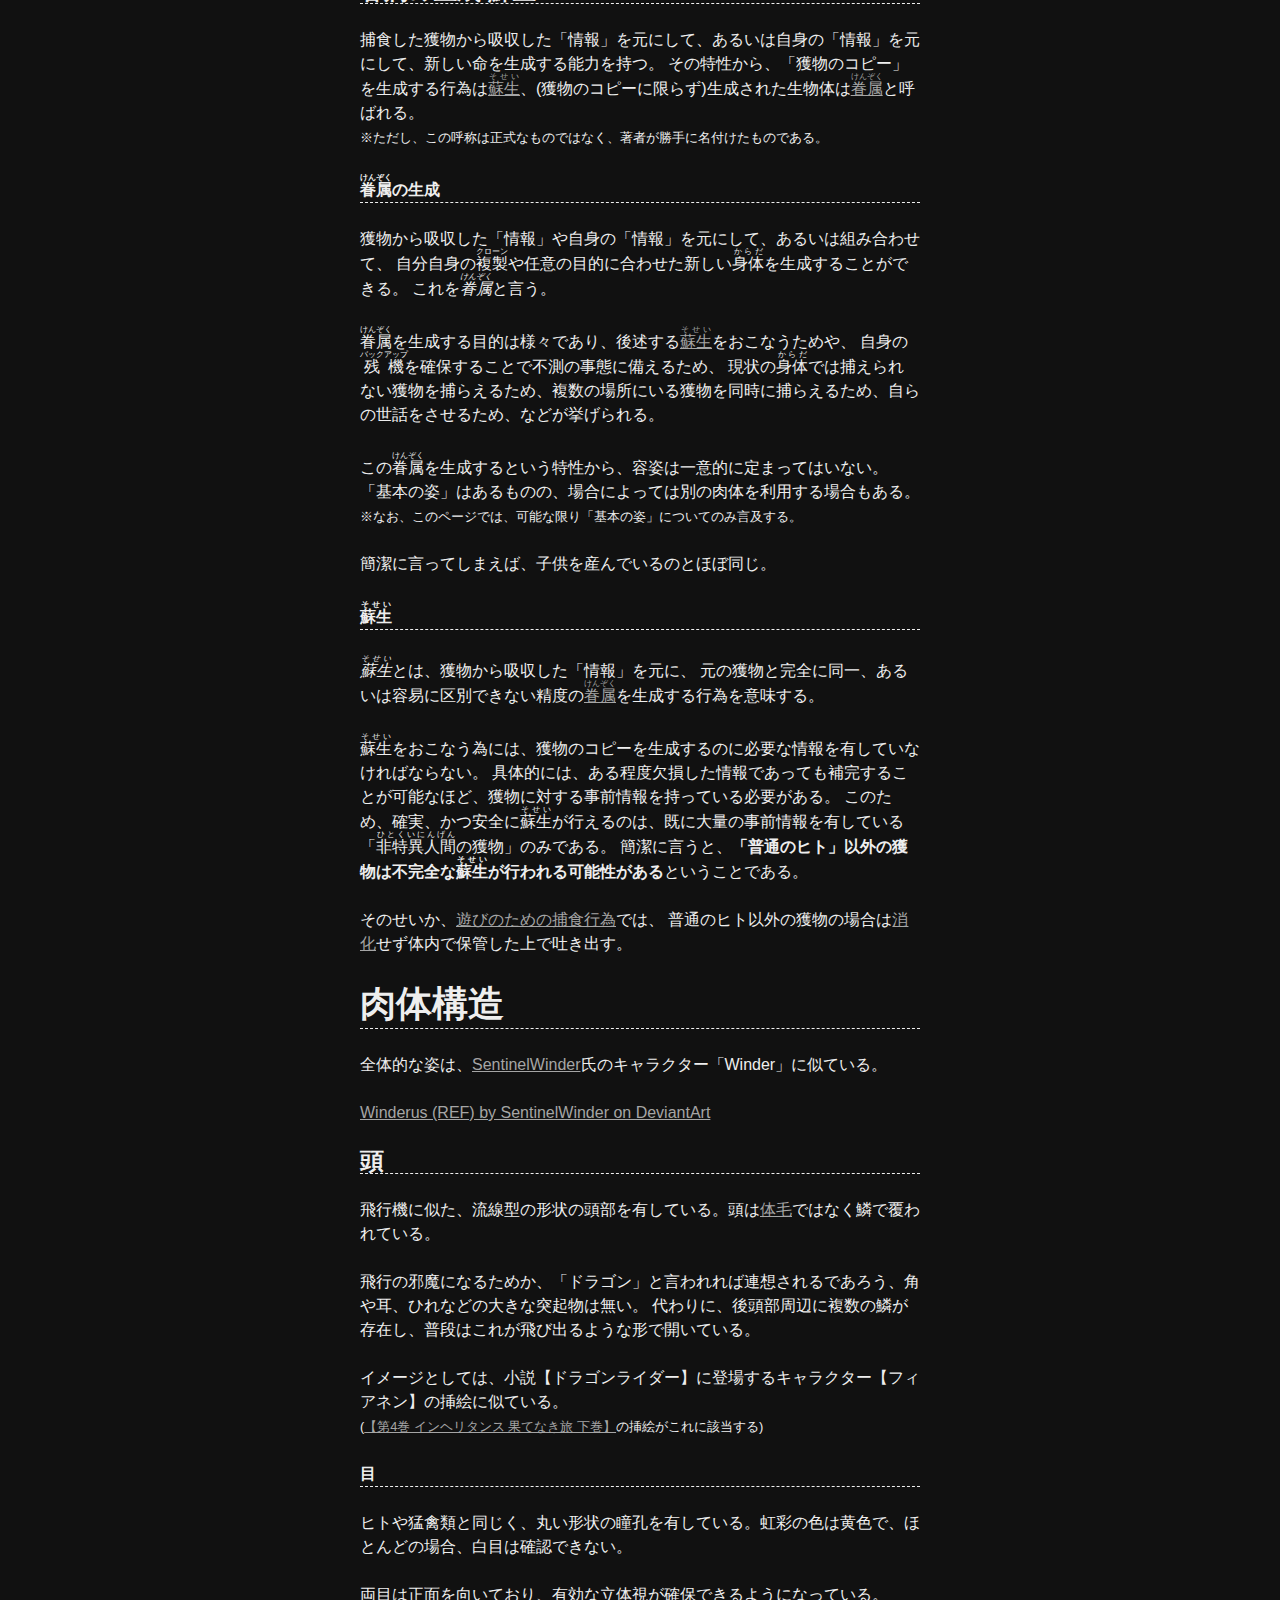
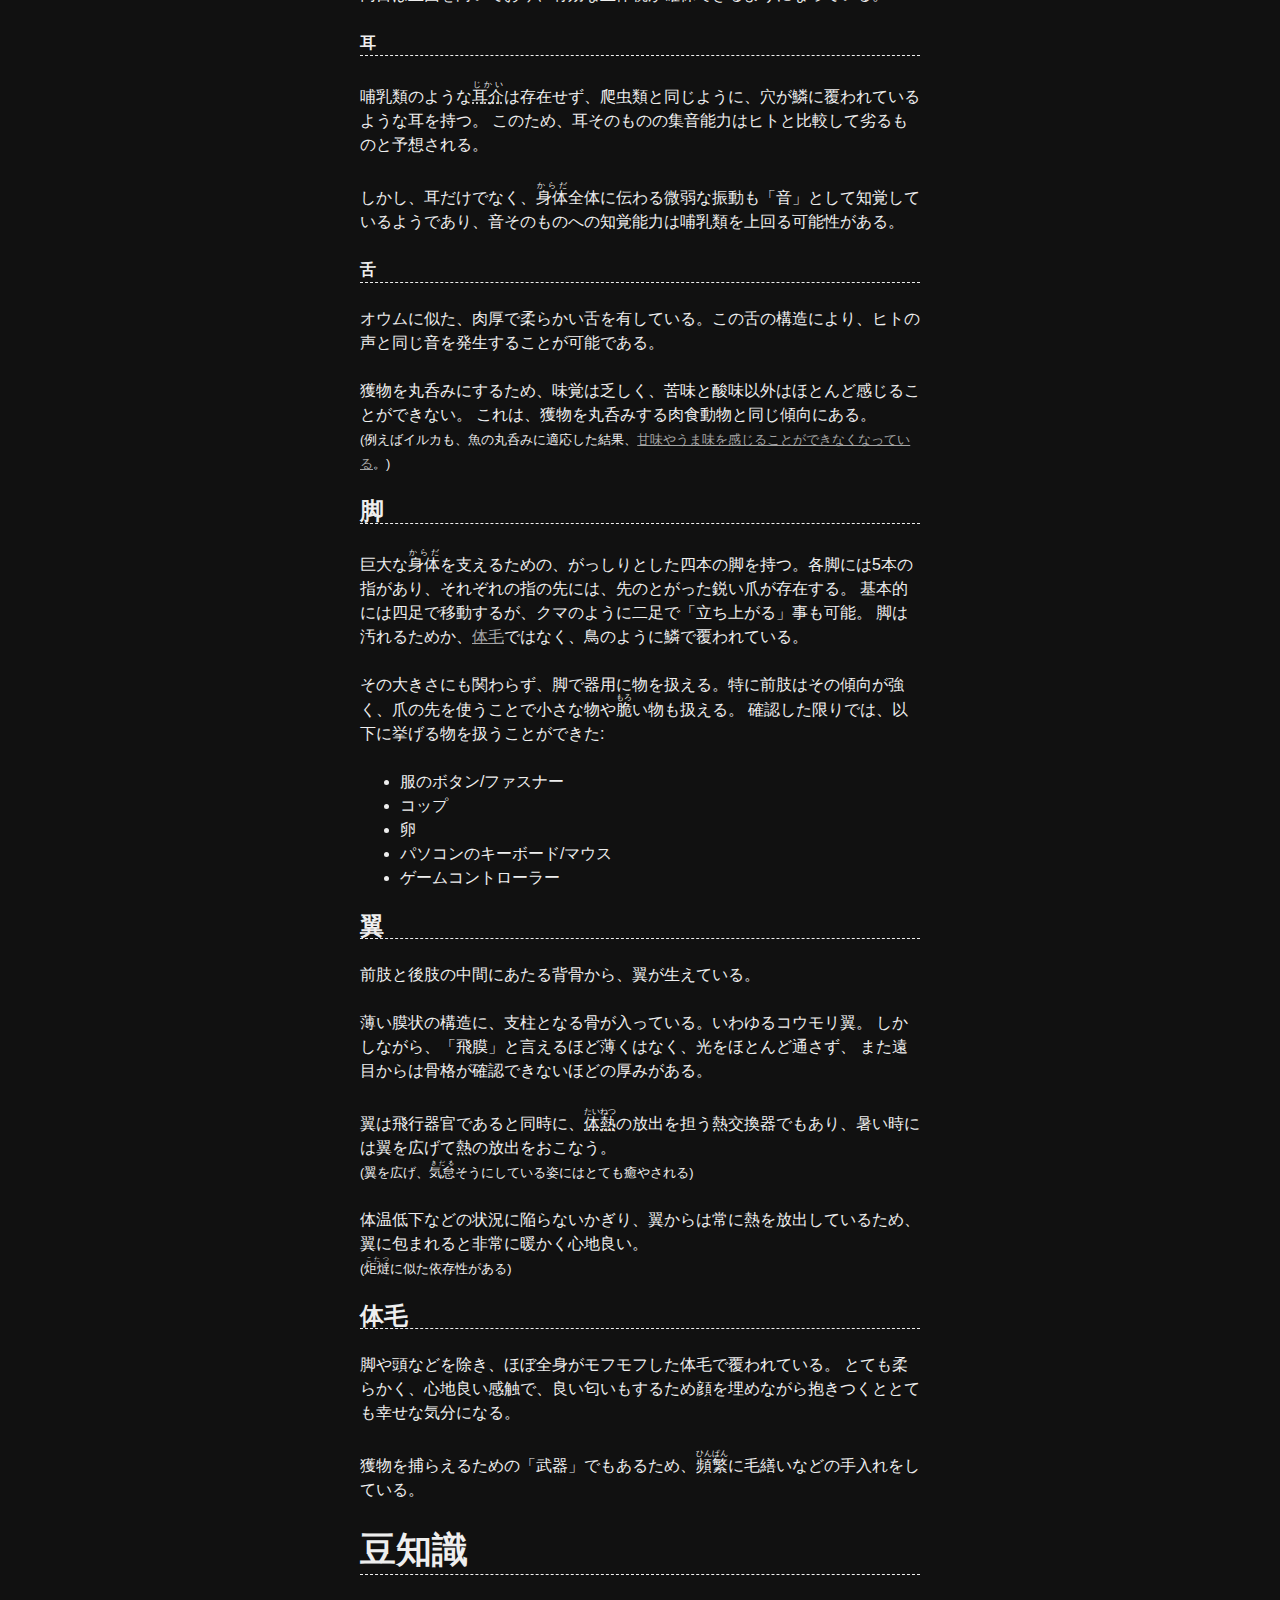
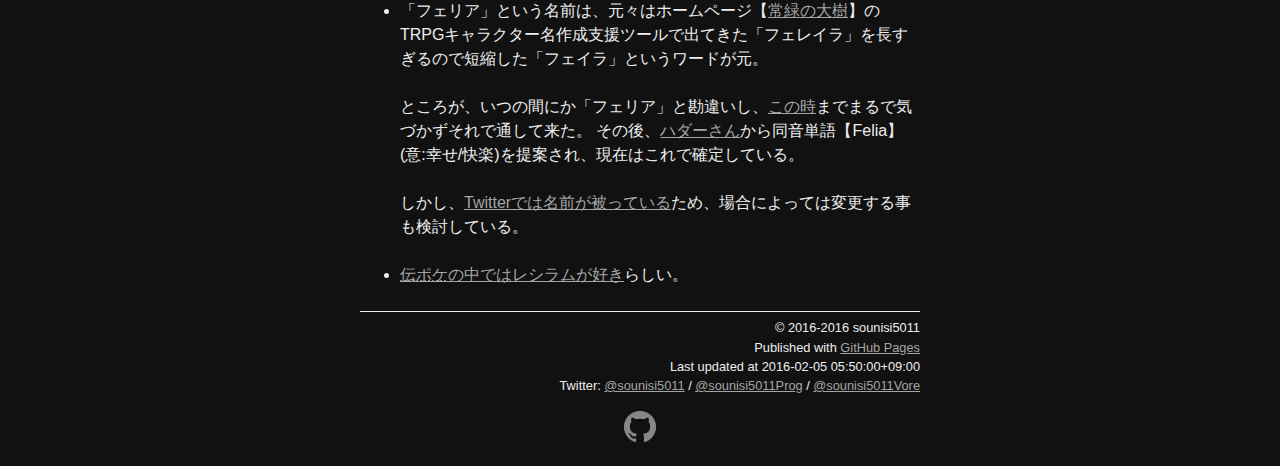
==== commit ed5abc46: "最終更新日付を更新" ====
--- a/feria/index.html
+++ b/feria/index.html
@@ -496,7 +496,7 @@
 <p>
 <small>
   &copy;
-  <time datetime="2016-01-26T02:35:44+09:00" title="2016年1月26日 2:35:44">2016</time>-<time datetime="2016-01-27T22:00:00+09:00" title="2016年1月27日 22:00:00">2016</time>
+  <time datetime="2016-01-26T02:35:44+09:00" title="2016年1月26日 2:35:44">2016</time>-<time datetime="2016-02-05T05:50:00+09:00" title="2016年2月5日 5:50:00">2016</time>
   sounisi5011
 </small>
 
@@ -504,7 +504,7 @@
 Published with <a href="http://pages.github.com">GitHub Pages</a>
 
 <p>
-Last updated at <time>2016-01-27 22:00:00+09:00</time>
+Last updated at <time>2016-02-05 05:50:00+09:00</time>
 
 <address>
   Twitter:
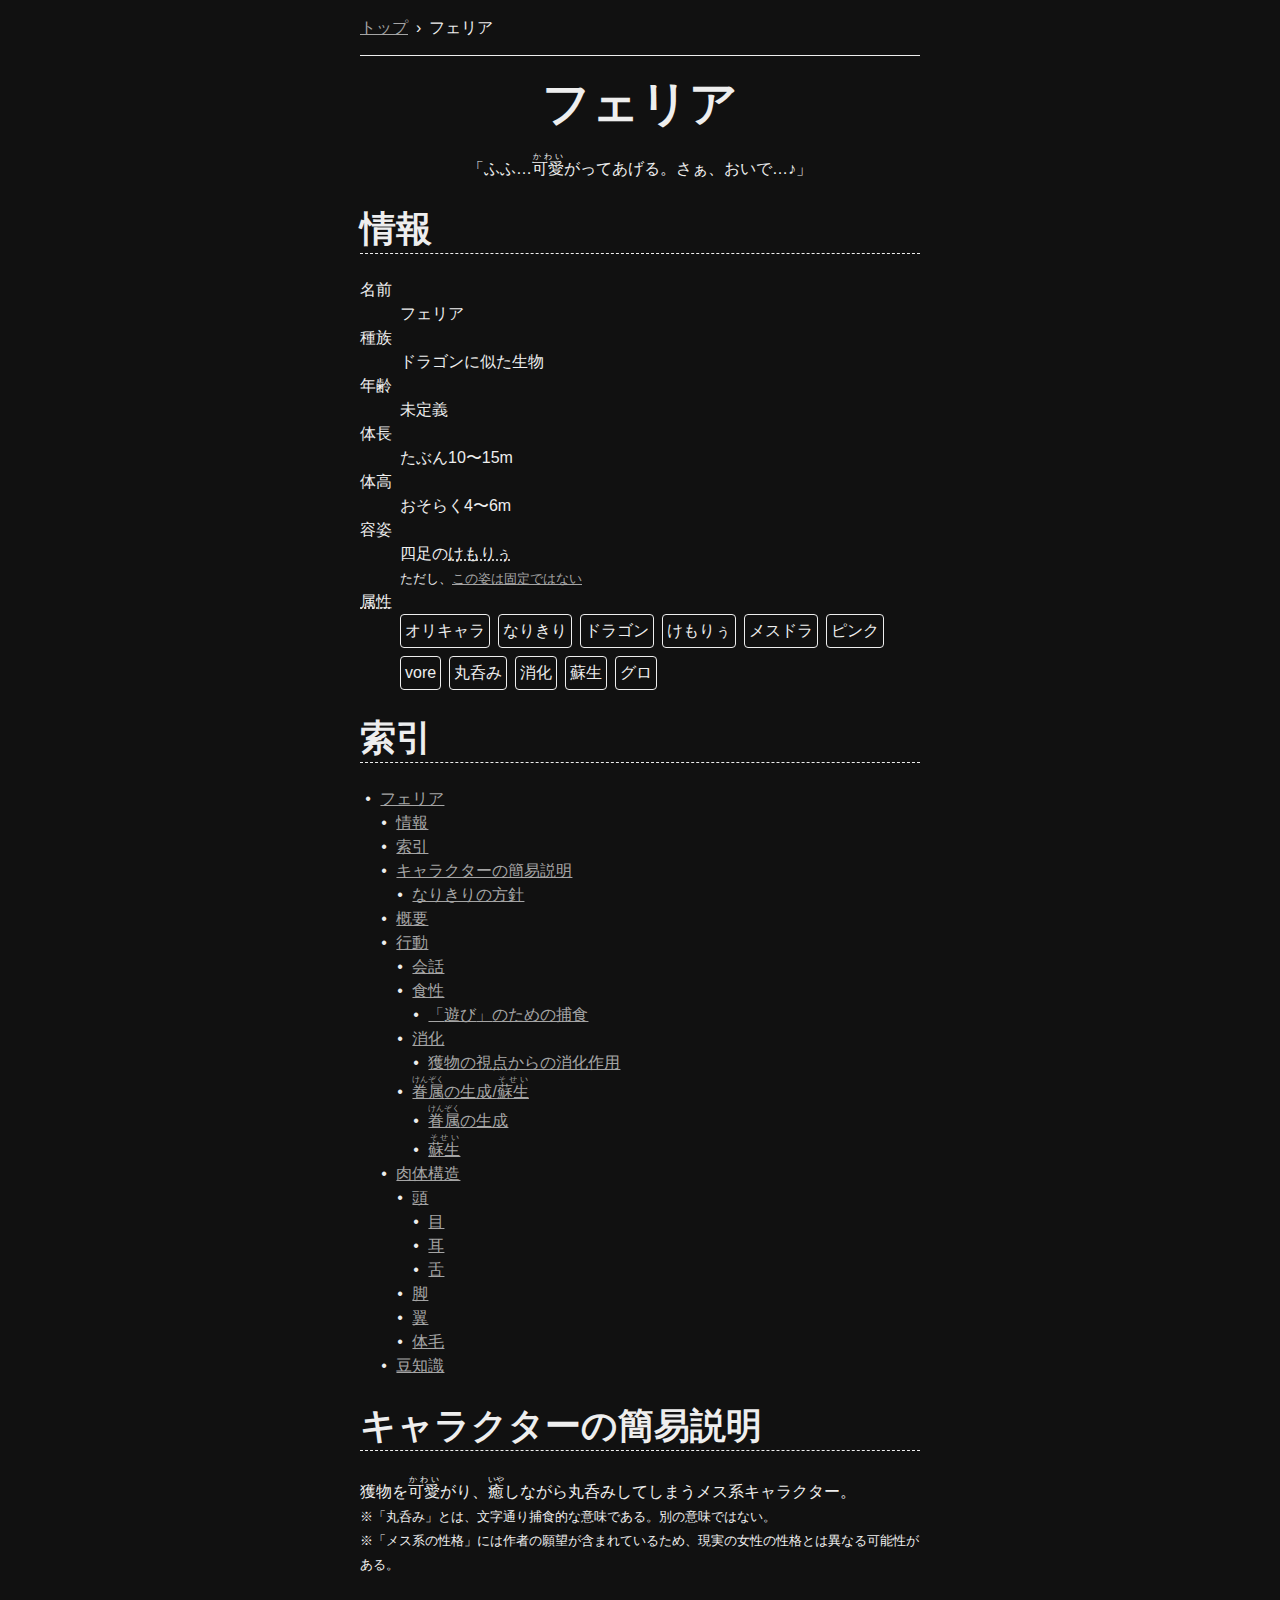
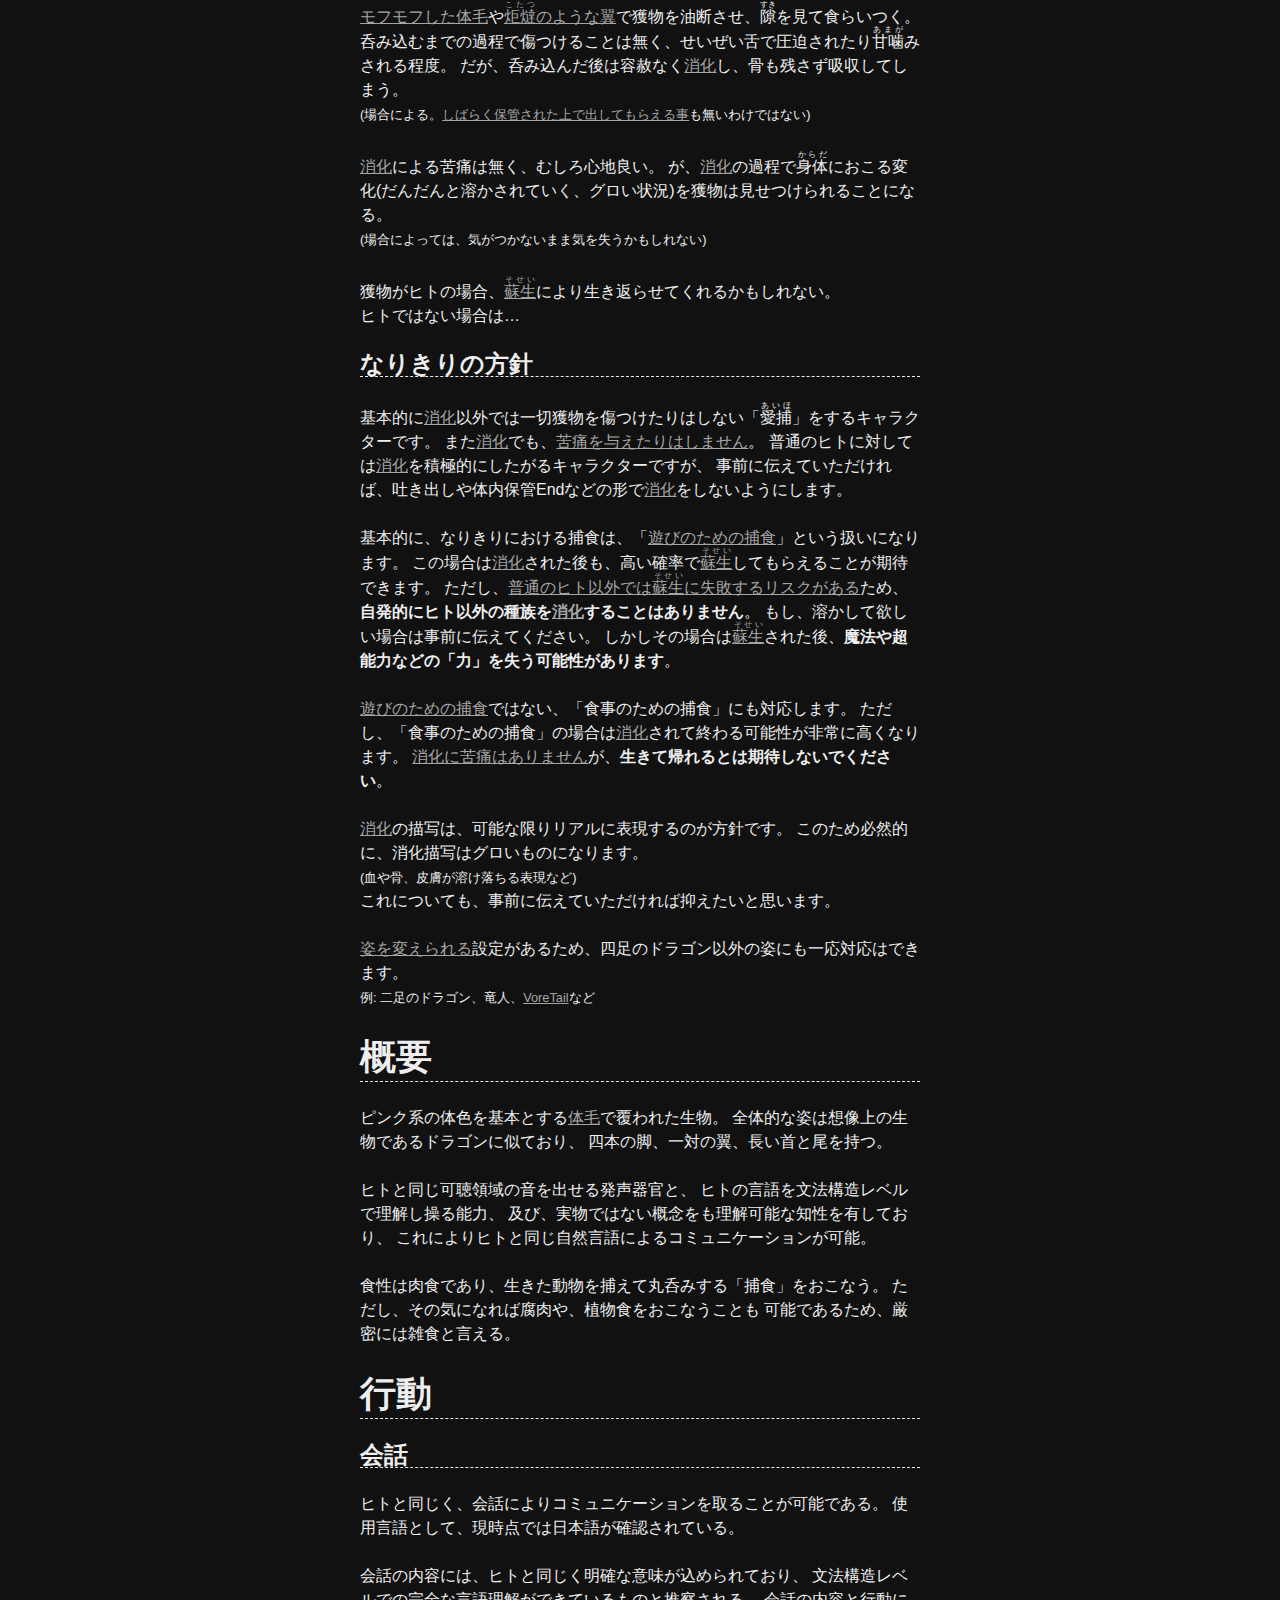
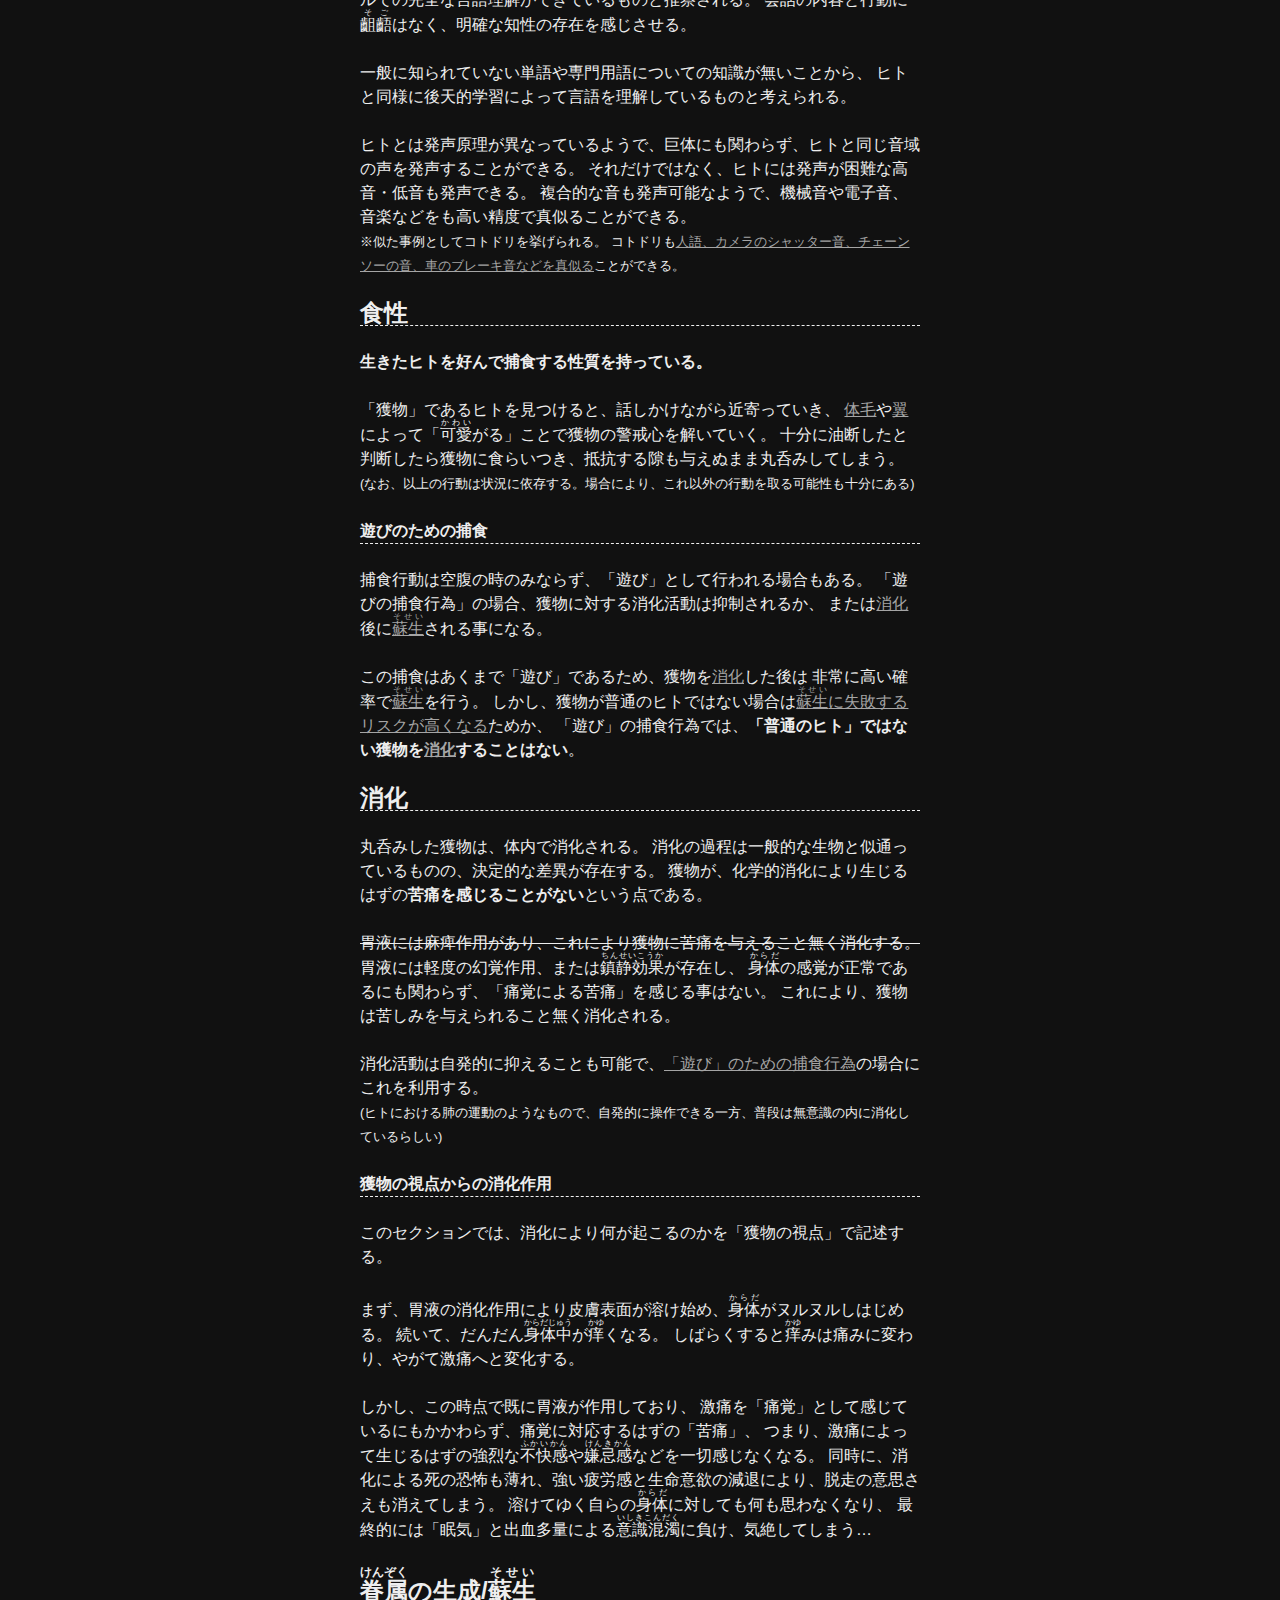
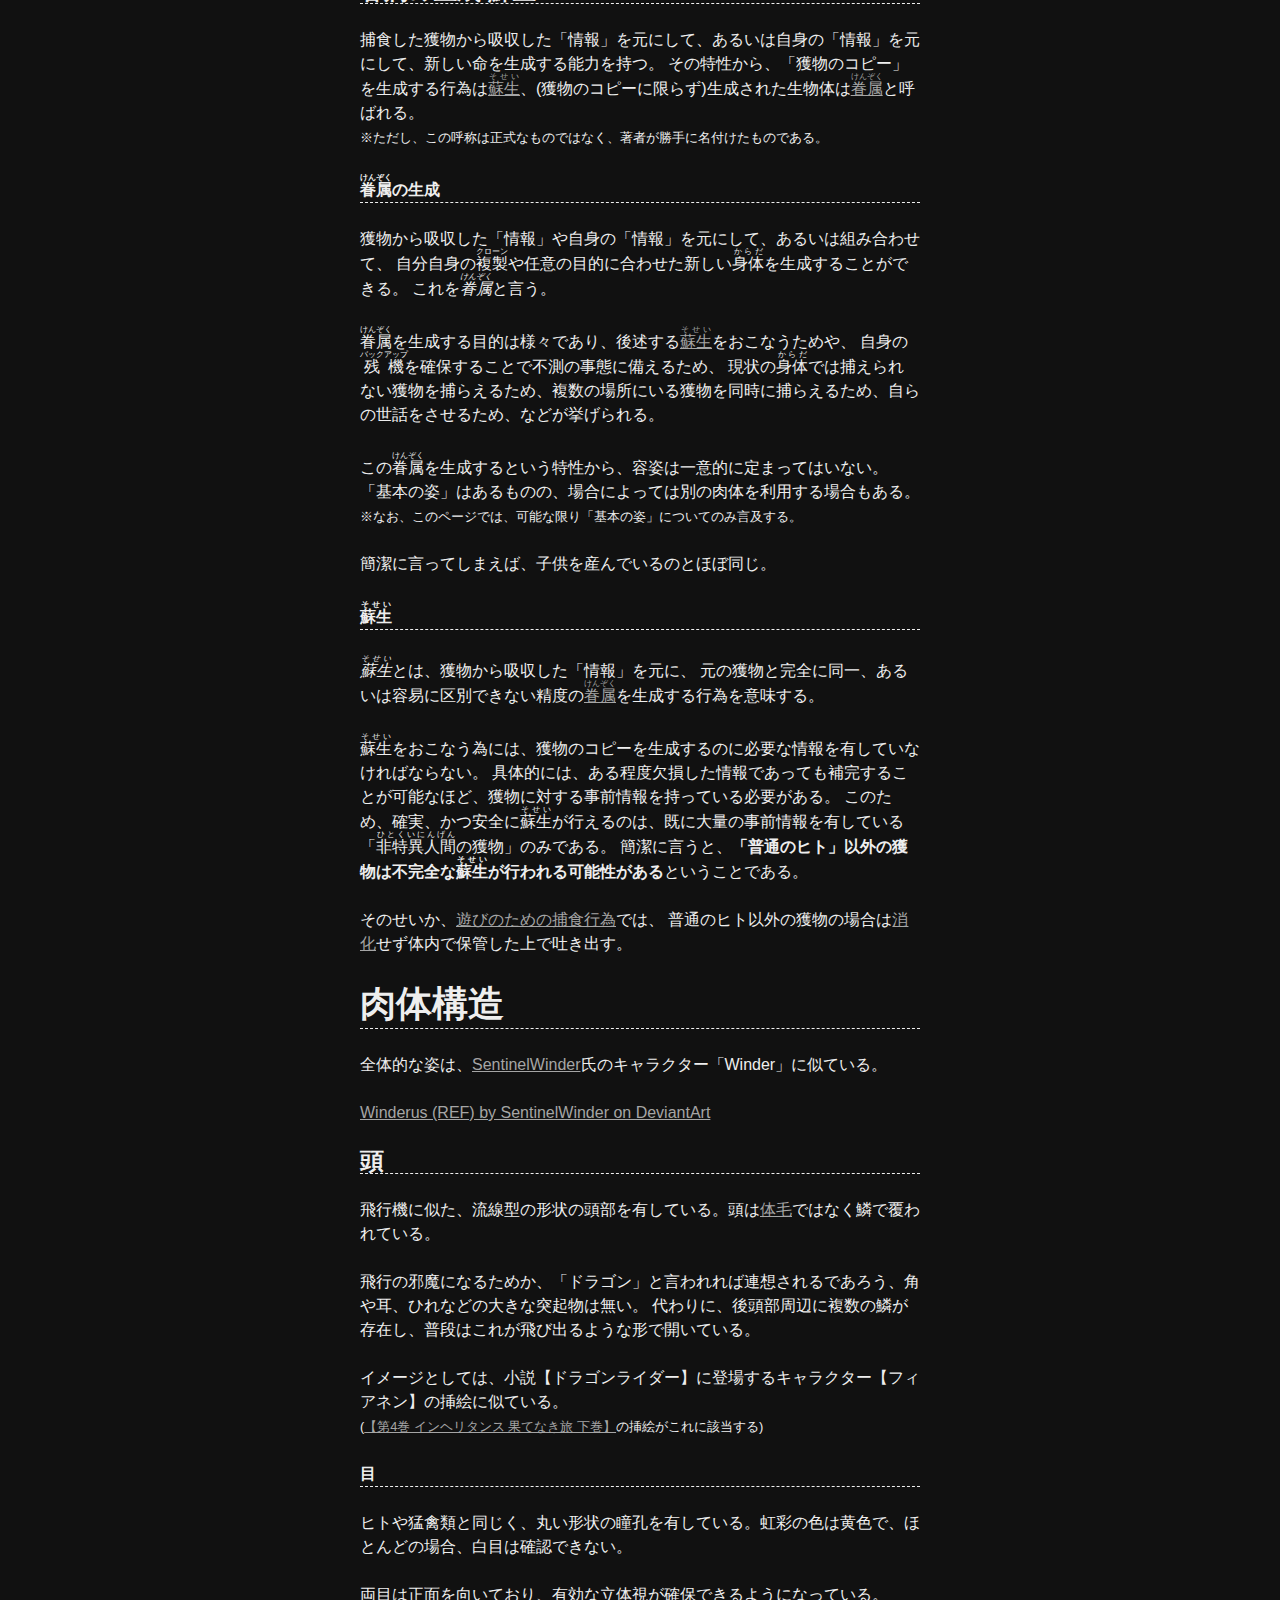
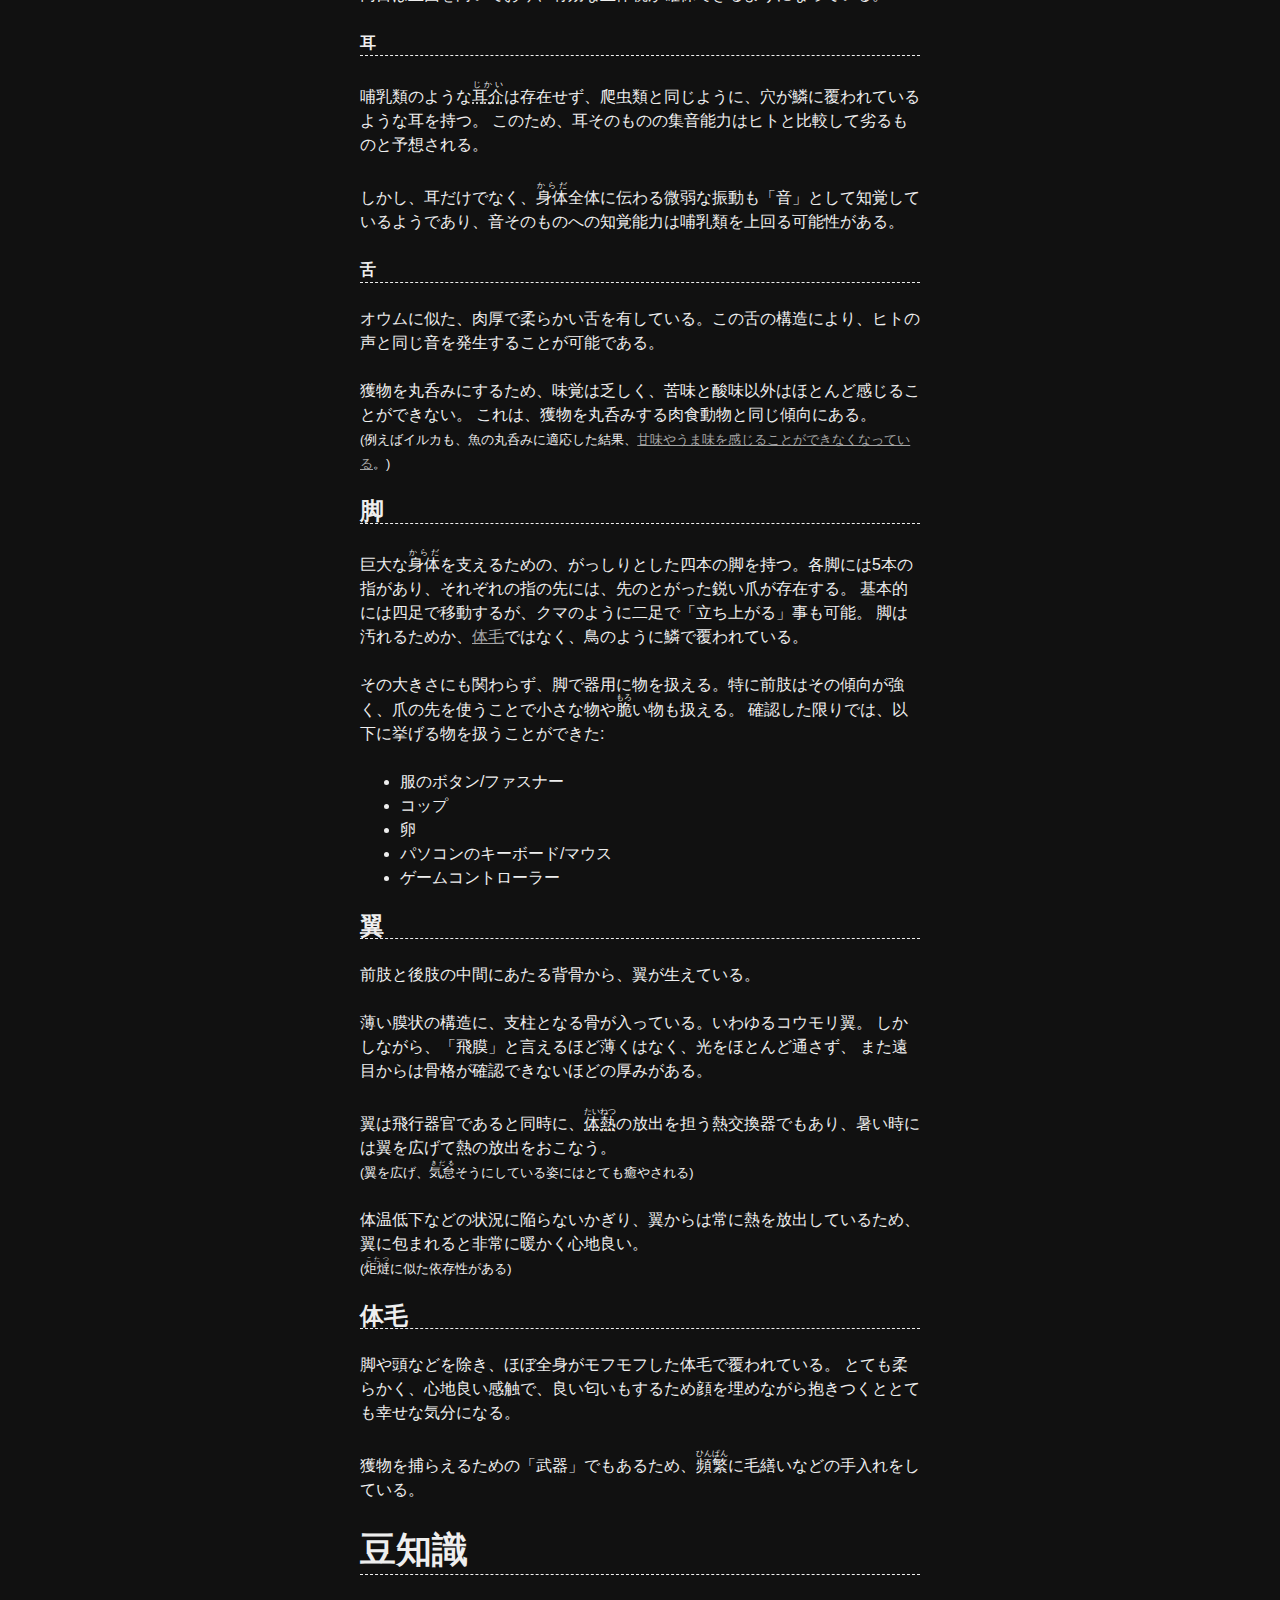
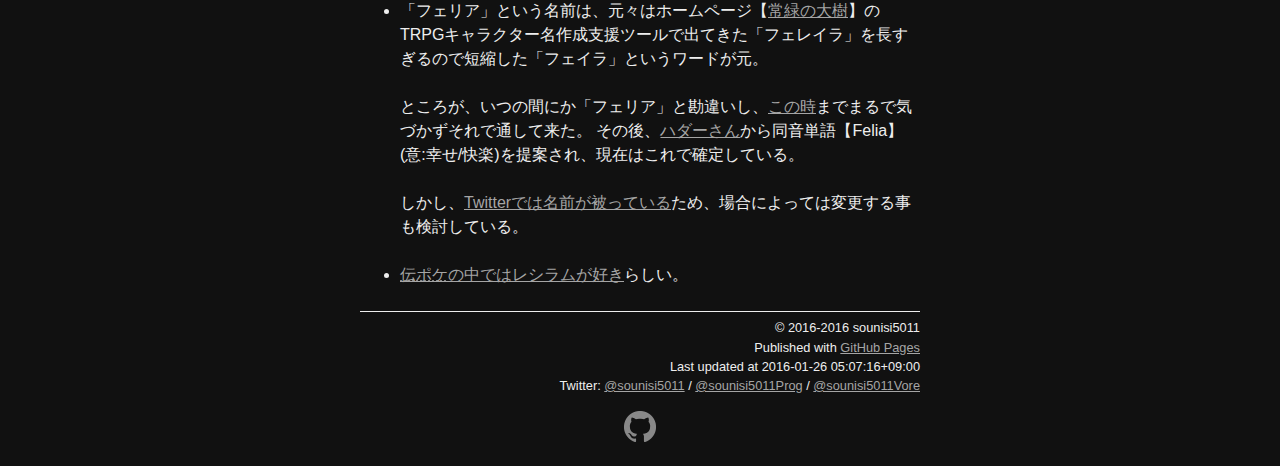
==== commit c6f0a29e: "Merge branch 'develop' into feature/style" ====
--- a/feria/index.html
+++ b/feria/index.html
@@ -6,16 +6,16 @@
 <meta name="format-detection" content="telephone=no,email=no,address=no">
 <title>フェリア / sounisi5011 創作キャラまとめ</title>
 <meta name="description" content="sounisi5011が創作したオリジナルキャラクター「フェリア」の紹介と解説">
-<base href="//sounisi5011.github.io/original-characters/feria/">
 <link rel="dns-prefetch" href="//www.google-analytics.com">
 <link rel="canonical" href="https://sounisi5011.github.io/original-characters/feria/">
-<link rel="stylesheet" href="/original-characters/assets/app.min.css">
-<script>/^(([1-9]?[0-9]|1[0-9]{2}|2[0-4][0-9]|25[0-5])\.){3}([1-9]?[0-9]|1[0-9]{2}|2[0-4][0-9]|25[0-5])$/.test(location.hostname)&&/^(?:127\.0\.0\.1|192\.168\.[0-9]{1,3}\.[0-9]{1,3})$/.test(location.hostname)||((function(i,s,o,g,r,a,m){i['GoogleAnalyticsObject']=r;i[r]=i[r]||function(){(i[r].q=i[r].q||[]).push(arguments)},i[r].l=1*new Date();a=s.createElement(o),m=s.getElementsByTagName(o)[0];a.async=1;a.src=g;m.parentNode.insertBefore(a,m)})(window,document,'script','//www.google-analytics.com/analytics.js','ga'),ga('create','UA-72502978-2','auto'),ga('send','pageview'));</script>
+<link rel="stylesheet" href="../assets/normalize.css">
+<link rel="stylesheet" href="../assets/default.css">
+<script src="../assets/gat.js"></script>
 
 <header>
 <ol class="breadcrumb_list">
-  <li><a href="/original-characters/">トップ</a>
-  <li class="here"><a href="/original-characters/feria/">フェリア</a>
+  <li><a href="../">トップ</a>
+  <li class="here"><a href="./">フェリア</a>
 </ol>
 
 <h1 id="character-name">フェリア</h1>
@@ -496,7 +496,7 @@
 <p>
 <small>
   &copy;
-  <time datetime="2016-01-26T02:35:44+09:00" title="2016年1月26日 2:35:44">2016</time>-<time datetime="2016-02-05T05:50:00+09:00" title="2016年2月5日 5:50:00">2016</time>
+  <time datetime="2016-01-26T02:35:44+09:00" title="2016年1月26日 2:35:44">2016</time>-<time datetime="2016-01-26T05:07:16+09:00" title="2016年1月26日 5:07:16">2016</time>
   sounisi5011
 </small>
 
@@ -504,7 +504,7 @@
 Published with <a href="http://pages.github.com">GitHub Pages</a>
 
 <p>
-Last updated at <time>2016-02-05 05:50:00+09:00</time>
+Last updated at <time>2016-01-26 05:07:16+09:00</time>
 
 <address>
   Twitter:
@@ -515,8 +515,8 @@
 
 <p class="view_on_github">
 <a href="https://github.com/sounisi5011/original-characters" title="View on GitHub">
-  <img src="/original-characters/assets/github-mark-32.png" srcset="/original-characters/assets/github-mark-120.png 120w, /original-characters/assets/github-mark-64.png 64w, /original-characters/assets/github-mark-32.png 32w" sizes="32px" alt="View on GitHub">
+  <img src="../assets/github-mark-32.png" srcset="../assets/github-mark-120.png 120w, ../assets/github-mark-64.png 64w, ../assets/github-mark-32.png 32w" sizes="32px" alt="View on GitHub">
 </a>
 </footer>
 
-<script src="/original-characters/assets/app.min.js"></script>
+<script src="../assets/app.js"></script>
--- a/assets/default.css
+++ b/assets/default.css
@@ -0,0 +1,295 @@
+datalist {
+  display: none;
+}
+
+bdi,
+output {
+  unicode-bidi: -moz-isolate;
+  unicode-bidi: -webkit-isolate;
+  unicode-bidi: isolate;
+}
+
+html {
+  line-height: 1.5;
+  /**
+  font-family: 'Hiragino Kaku Gothic ProN', 'ヒラギノ角ゴ ProN W3', '游ゴシック体', 'Yu Gothic', YuGothic, 'メイリオ', Meiryo, sans-serif;
+  /**/
+  font-family: 'Hiragino Kaku Gothic ProN', '\30D2\30E9\30AE\30CE\89D2\30B4  ProN W3', \6E38\30B4\30B7\30C3\30AF\4F53, 'Yu Gothic', YuGothic, \30E1\30A4\30EA\30AA, Meiryo, sans-serif;
+  word-wrap: break-word;
+  -webkit-font-smoothing: antialiased;
+  background-color: #111;
+  color: #eee;
+  overflow-y: scroll;
+}
+
+body,
+.breadcrumb_list.fixed {
+  width: 90%;
+  max-width: 35em;
+  margin: 0 auto;
+}
+
+h1,
+h2,
+h3,
+h4,
+h5,
+h6,
+p,
+ul,
+ol,
+dl,
+table,
+pre {
+  margin-top: 0;
+  margin-bottom: 24px;
+  margin-bottom: 1.5rem;
+}
+
+h2,
+h3,
+h4,
+h5,
+h6 {
+  border-bottom: dashed 1px;
+}
+
+li ul,
+li ol,
+dd dl {
+  margin-bottom: 0;
+}
+
+h1 {
+  font-size: 48px;
+  font-size: 3rem;
+  line-height: 1;
+  line-height: 3rem;
+  text-align: center;
+}
+
+h2 {
+  font-size: 36px;
+  font-size: 2.25rem;
+  line-height: 1.3333;
+  line-height: 3rem;
+}
+
+h3 {
+  font-size: 24px;
+  font-size: 1.5rem;
+  line-height: 1;
+  line-height: 1.5rem;
+}
+
+h4,
+h5,
+h6 {
+  font-size: 16px;
+  font-size: 1rem;
+  line-height: 1.5;
+  line-height: 1.5rem;
+}
+
+p,
+li,
+dt,
+dd,
+th,
+td,
+pre {
+  -ms-line-break: strict;
+  line-break: strict;
+  -ms-word-break: normal;
+  word-break: normal;
+}
+
+footer {
+  border-top: solid 1px;
+  padding: .5em 0;
+  font-size: 80%;
+  text-align: right;
+}
+
+  footer p {
+    margin-bottom: 0;
+  }
+
+  footer address {
+    font-style: normal;
+  }
+
+  footer small {
+    font-size: 100%;
+  }
+
+a {
+  text-decoration: underline;
+}
+
+  a:link {
+    color: #a5a5a5;
+  }
+
+  a:visited {
+    color: #5b5b5b;
+  }
+
+  a:active {
+    color: #f00;
+  }
+
+  a:hover {
+    color: #fff;
+  }
+
+img {
+  vertical-align: middle;
+}
+
+abbr[title] {
+  cursor: help;
+  text-decoration: none;
+}
+
+@supports (text-decoration: underline) and (text-decoration-style: dotted) {
+  abbr[title] {
+    border-bottom: none;
+    text-decoration: underline;
+    text-decoration-style: dotted;
+  }
+}
+
+/**
+ * font-styleプロパティの初期値ではメイリオフォントで斜体にならないため、上書き
+ * http://kotori-blog.com/css/meiryo_italic/
+ */
+i,
+cite,
+var,
+address,
+dfn {
+  font-style: oblique;
+}
+
+/**
+ * em要素は「強勢」として、
+ * voiceクラスの指定されたi要素は「台詞」として
+ * マークアップする
+ */
+em,
+i.voice {
+  font-style: normal;
+}
+
+em:before,
+i.voice:before {
+  content: '\300C';
+}
+
+em:after,
+i.voice:after {
+  content: '\300D';
+}
+
+.breadcrumb_list {
+  list-style-type: none;
+  border-bottom: solid 1px;
+  padding: 0;
+}
+
+.breadcrumb_list.fixed {
+  position: absolute;
+  position: fixed;
+  top: 0;
+  background-color: #111;
+}
+
+.breadcrumb_list.dummy {
+  visibility: hidden;
+}
+
+  .breadcrumb_list li:before,
+  .breadcrumb_list a {
+    display: inline-block;
+  }
+
+  .breadcrumb_list li {
+    display: inline-block;
+  }
+
+  .breadcrumb_list li+li:before {
+    content: '\203A';
+    padding: 0 .5em;
+  }
+
+  .breadcrumb_list li.fragment_link:before {
+    content: '#';
+    padding-right: 0;
+  }
+
+  .breadcrumb_list li+li.fragment_link:before {
+    content: '\203A  #';
+  }
+
+  .breadcrumb_list a {
+    padding: 1em 0;
+    padding-bottom: -webkit-calc(1em - 1px);
+    padding-bottom: calc(1em - 1px);
+  }
+
+  .breadcrumb_list .here a {
+    color: inherit;
+    text-decoration: none;
+  }
+
+.top_message {
+  text-align: center;
+}
+
+.character_list dd+dt {
+  margin-top: 24px;
+  margin-top: 1.5rem;
+}
+
+.character_properties {
+  list-style-type: none;
+  margin-top: -.5em;
+  margin-left: -.5em;
+  padding: 0;
+}
+
+.character_properties li {
+  display: inline-block;
+  margin: .5em 0 0 .5em;
+  border: solid 1px;
+  padding: .25em;
+  border-radius: .25em;
+}
+
+.index_list ul {
+  list-style-type: none;
+  padding-left: 1em;
+}
+
+.index_list li:before {
+  content: '\2022';
+  margin-left: -1em;
+  display: inline-block;
+  min-width: 1em;
+  text-align: center;
+}
+
+.view_on_github a {
+  display: block;
+  margin: 8px 0;
+  padding: 8px 0;
+  text-align: center;
+  opacity: .5;
+  transition: opacity .2s linear;
+}
+
+.view_on_github a:hover,
+.view_on_github a:focus {
+  opacity: 1;
+}
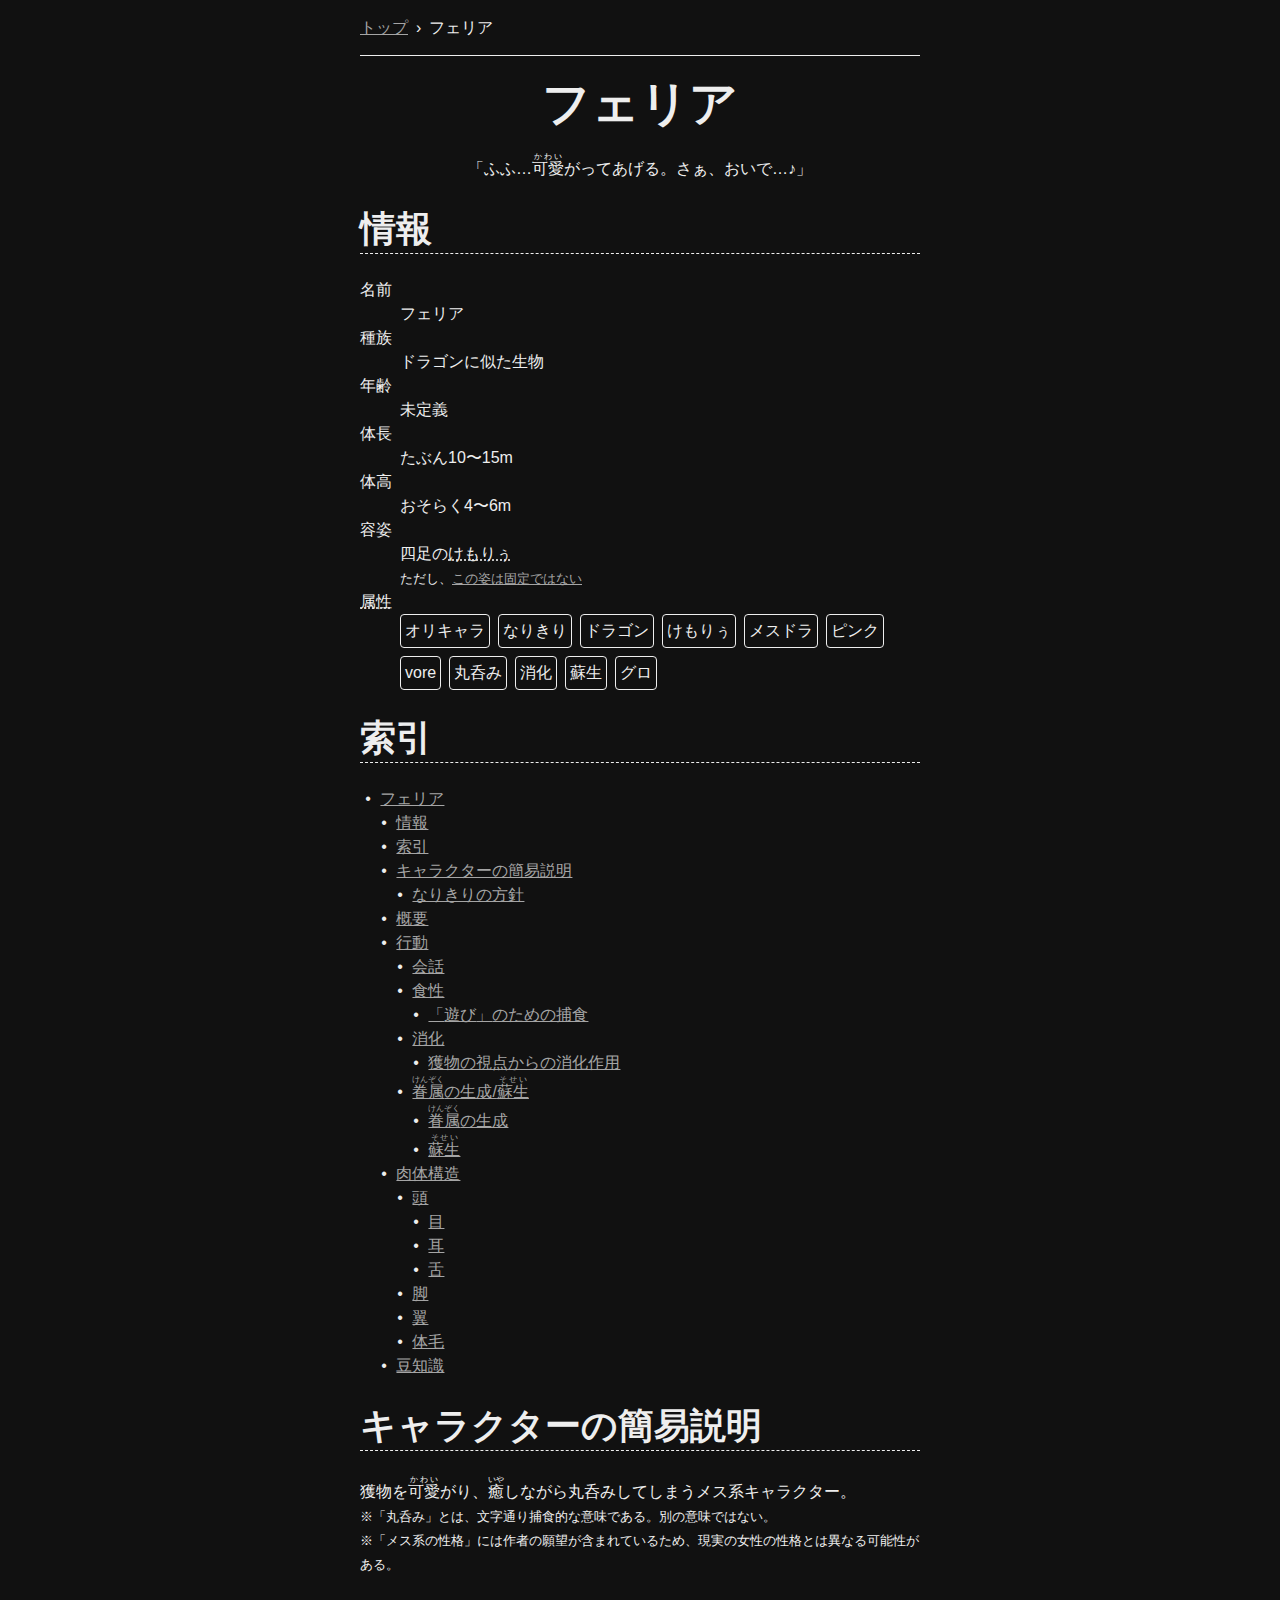
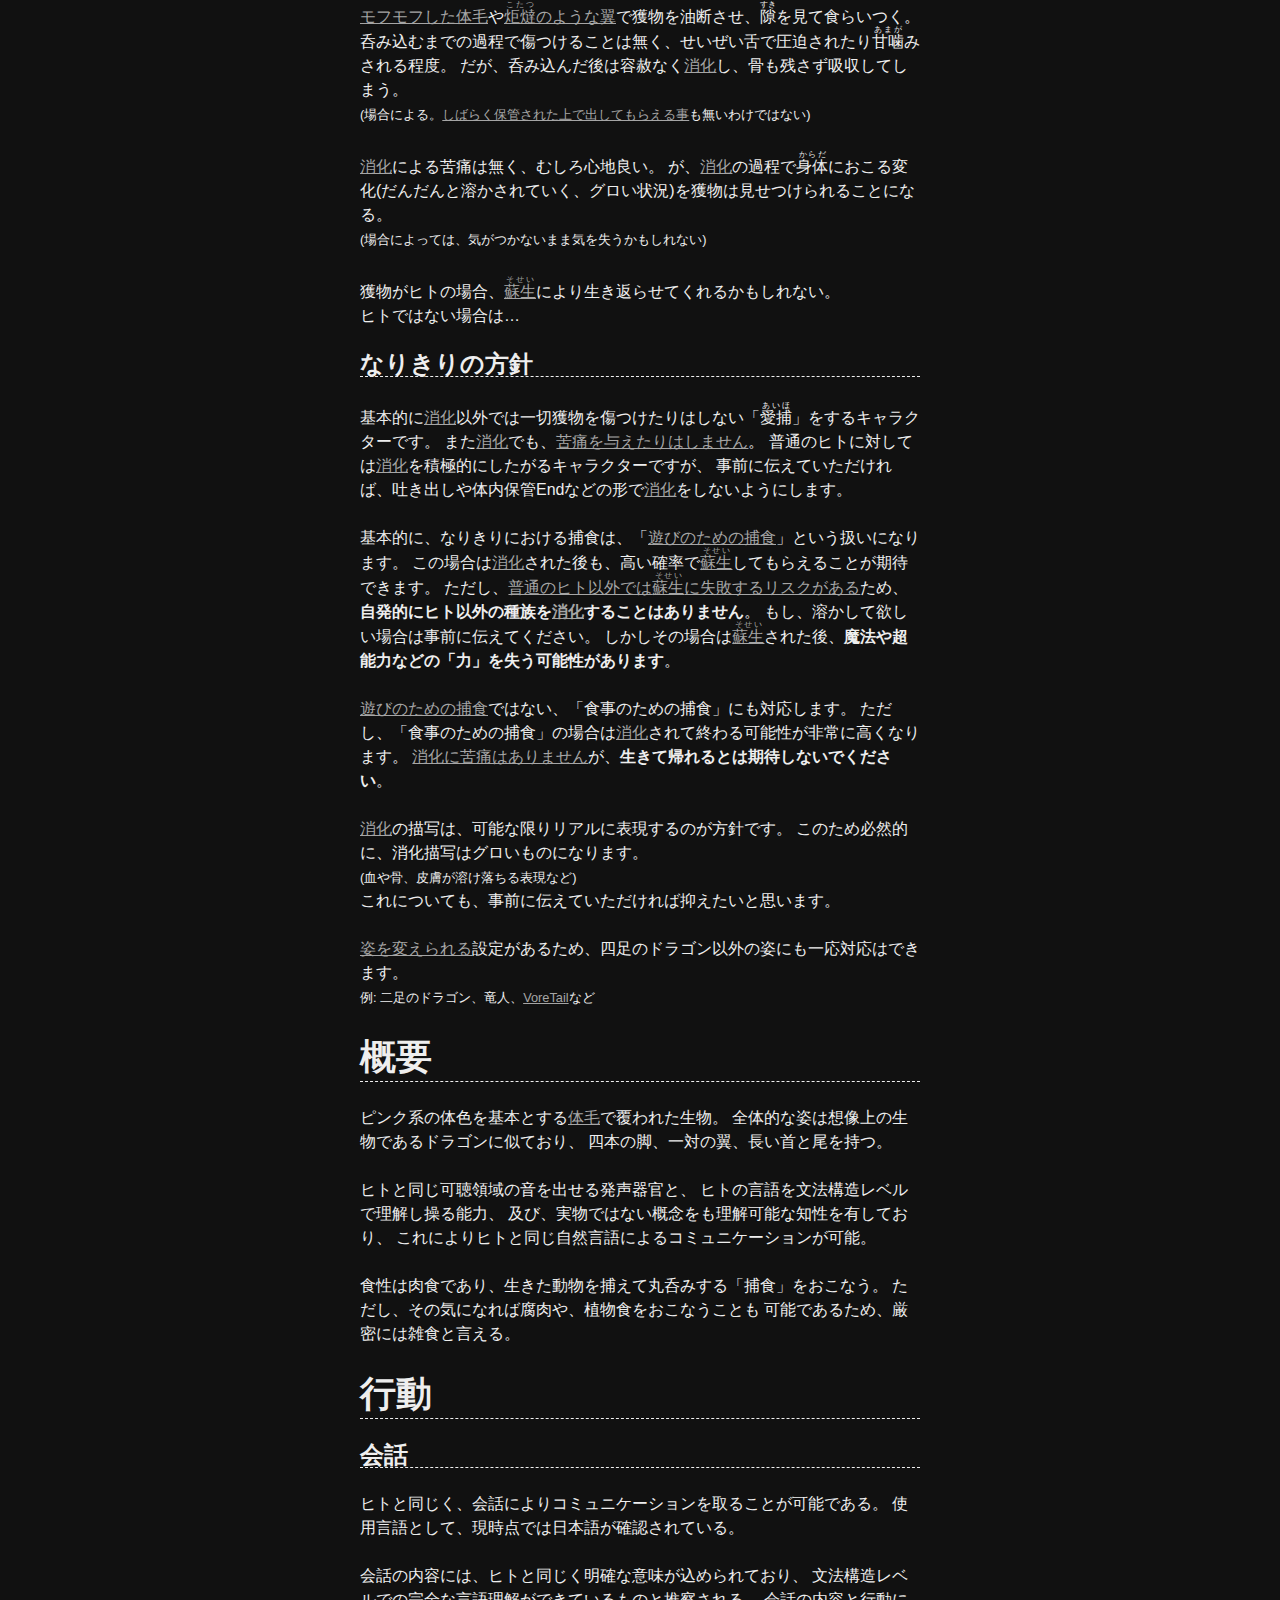
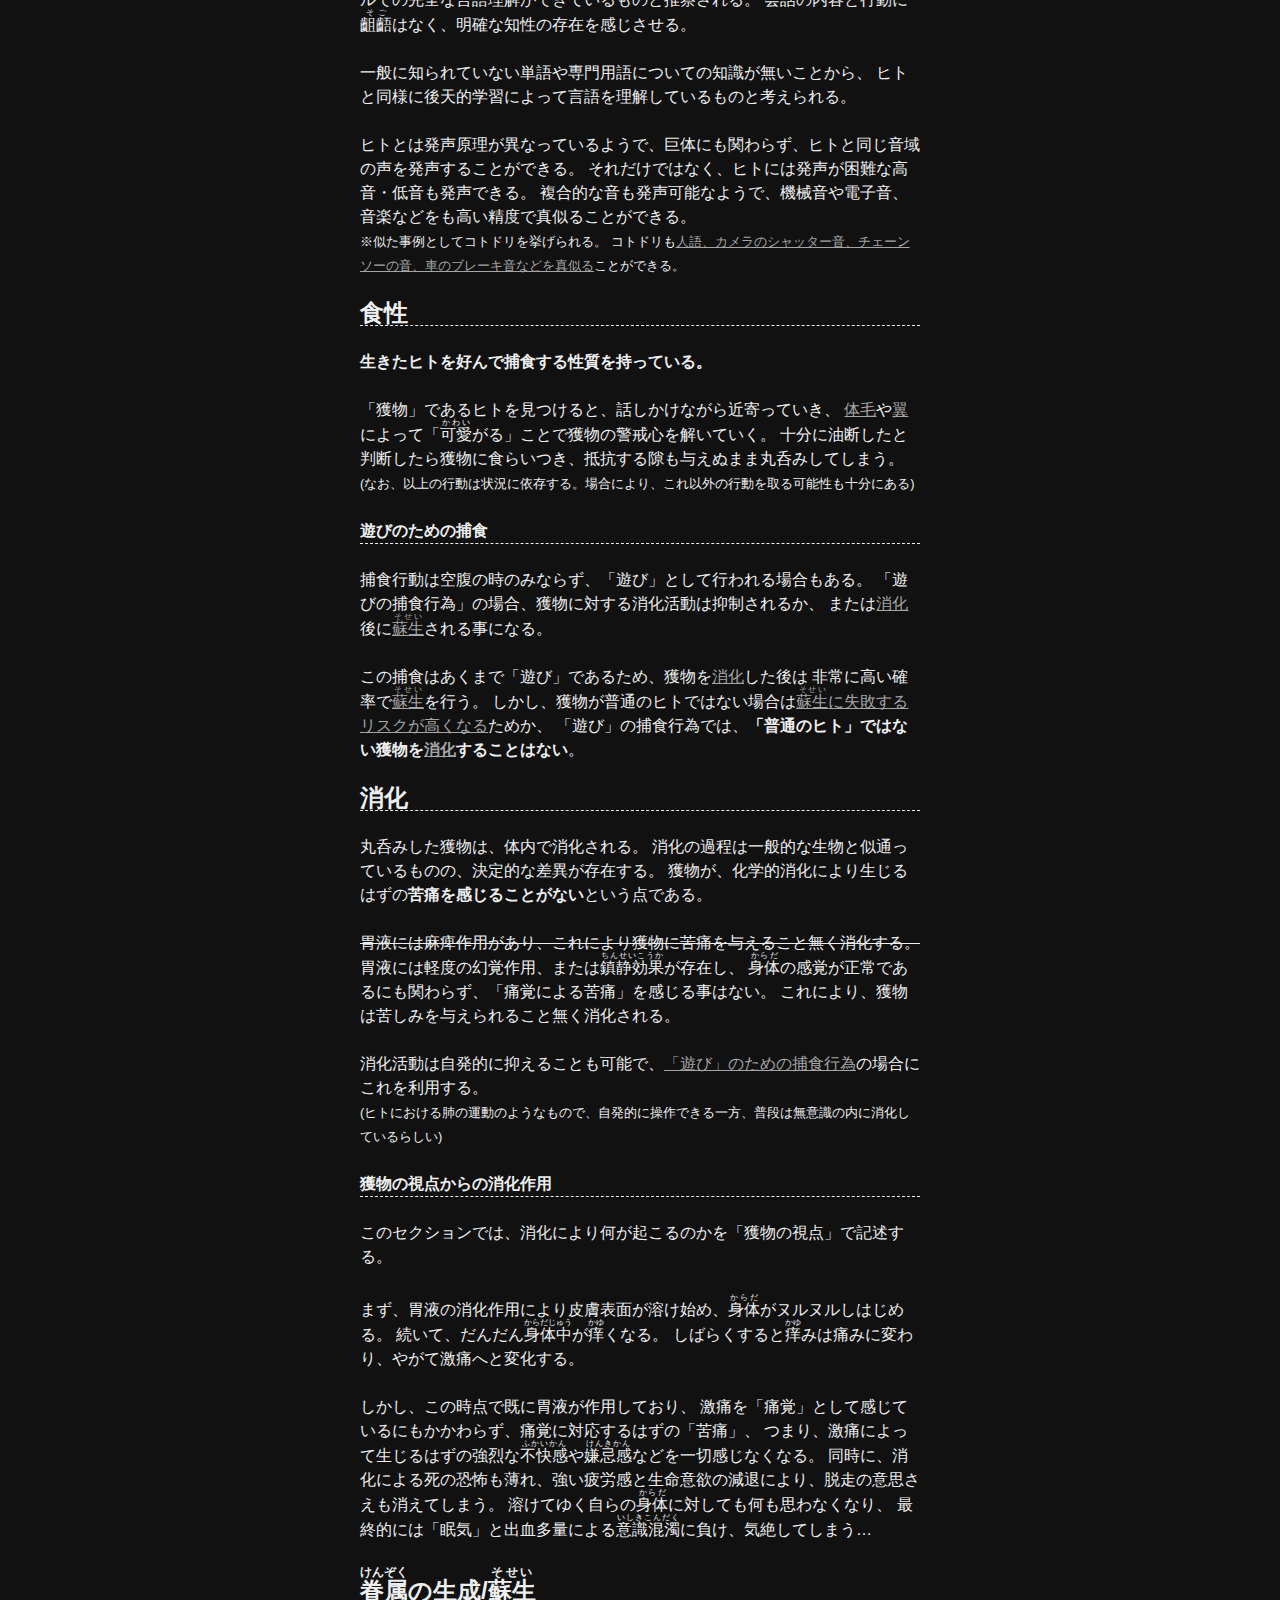
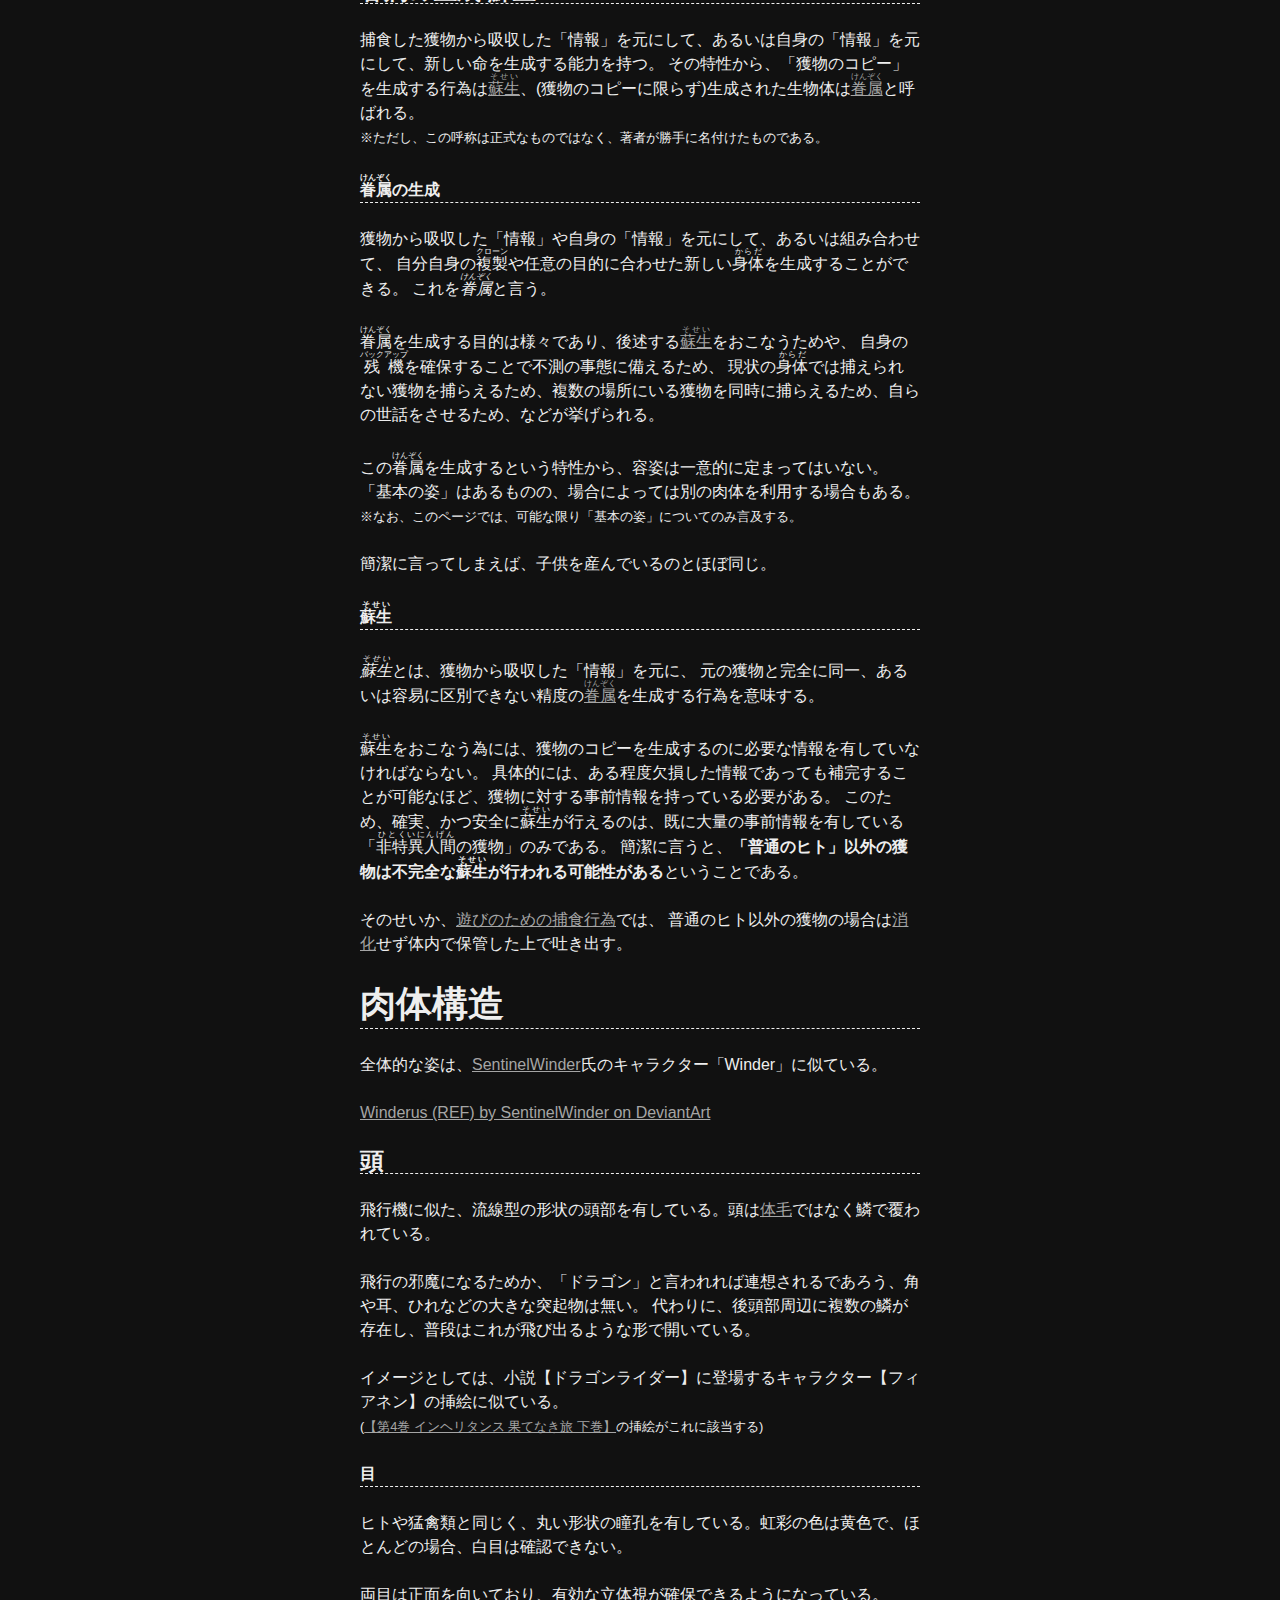
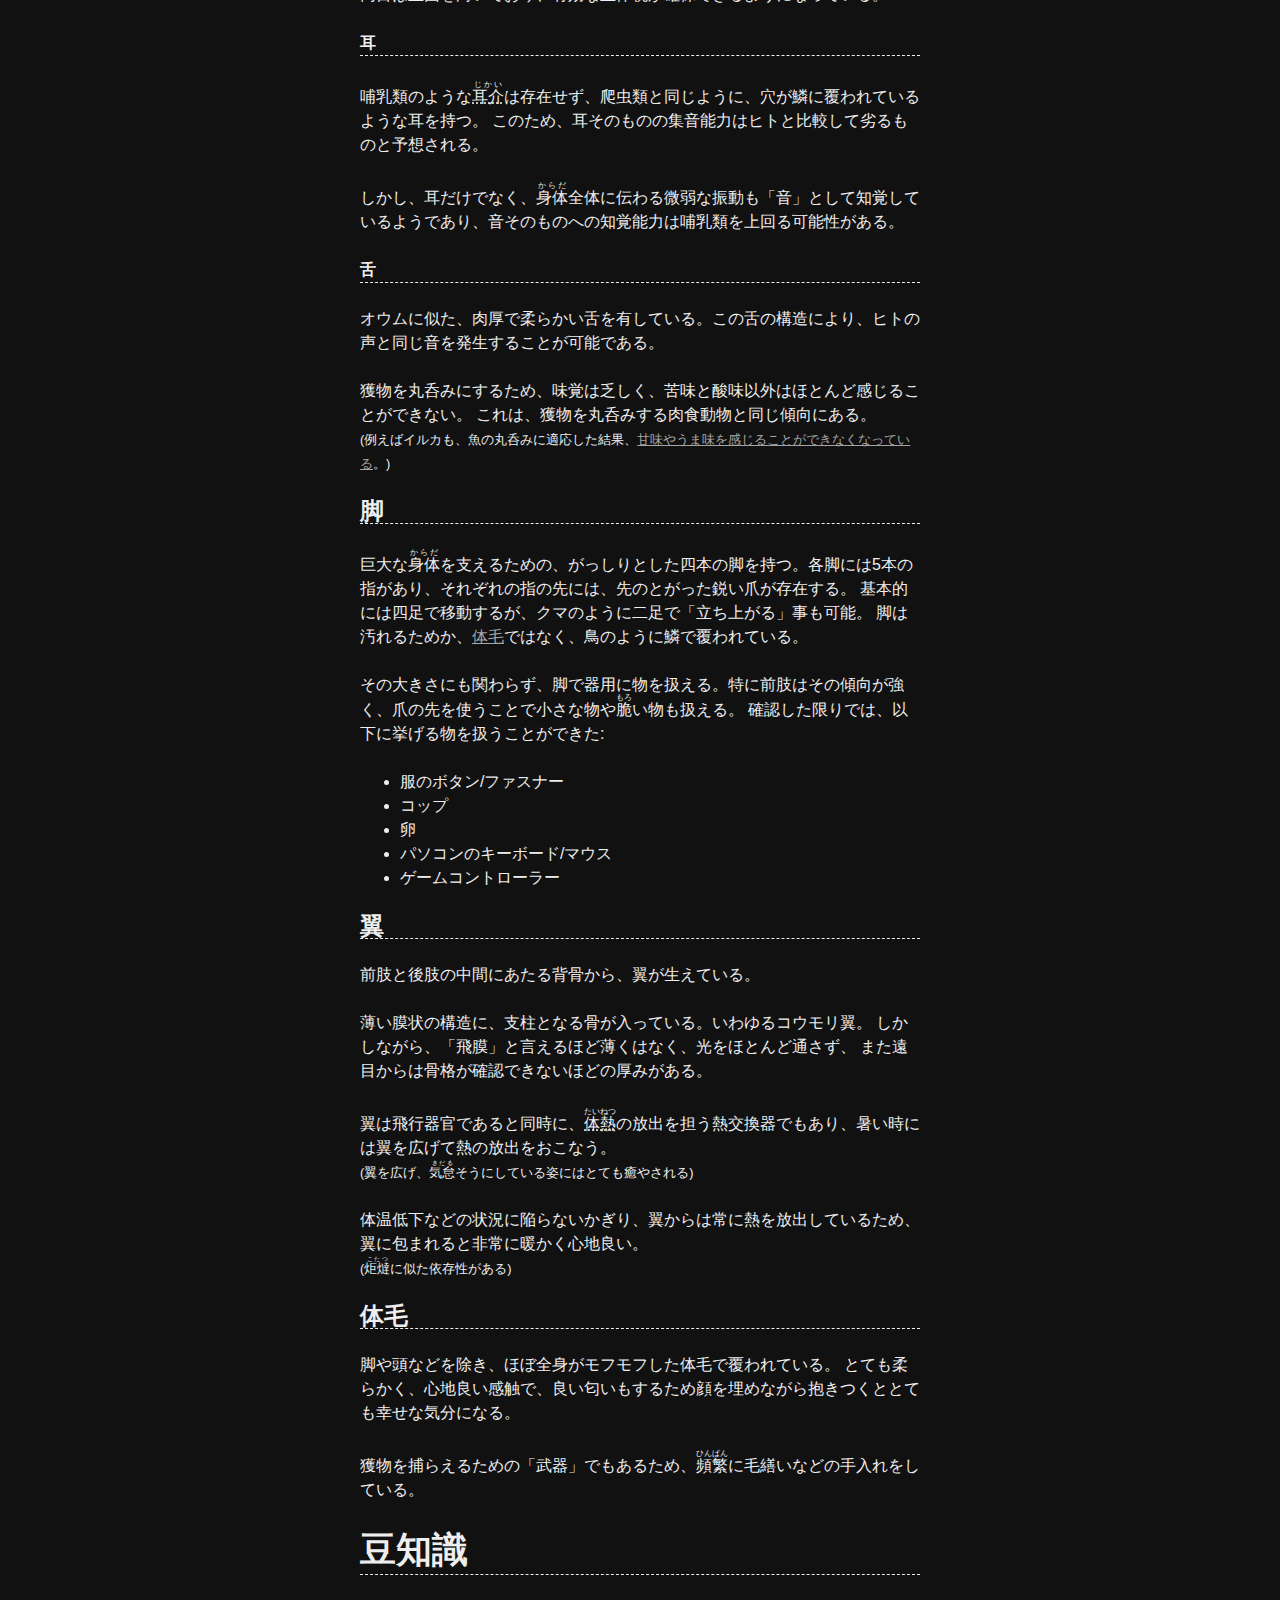
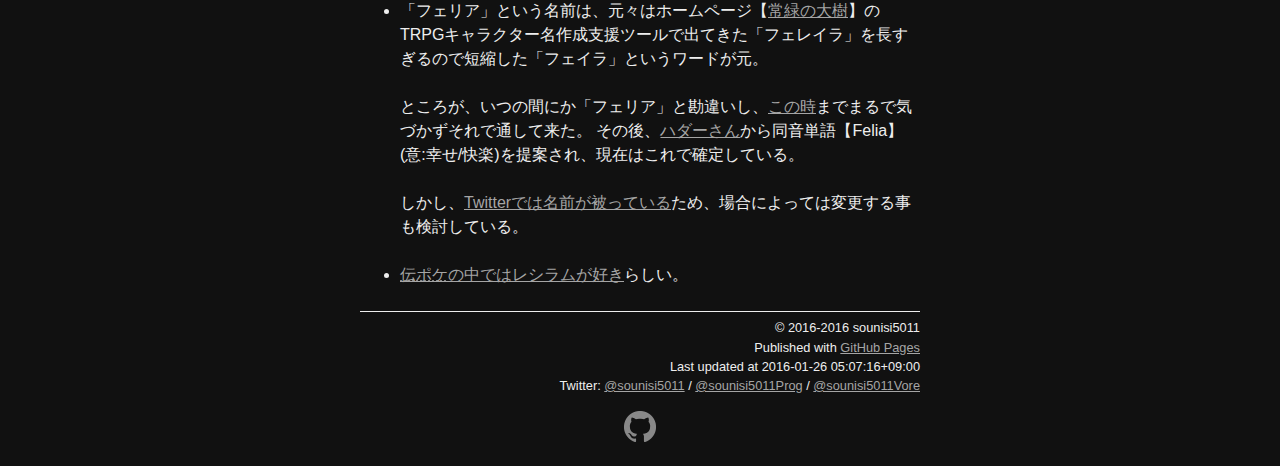
==== commit 08cecfde: "Merge branch 'feature/character-feria' into feature/character-feria-voice-data" ====
--- a/feria/index.html
+++ b/feria/index.html
@@ -20,8 +20,18 @@
 
 <h1 id="character-name">フェリア</h1>
 
-<p id="top-message" class="top_message">
+<p id="top-message" class="top_message" data-voicedata="voice-data">
 <i class="voice">ふふ…<ruby>可愛<rp>(</rp><rt>かわい</rt><rp>)</rp></ruby>がってあげる。さぁ、おいで…♪</i>
+<script type="application/json" id="voice-data">
+[
+  ["ふふ…", "\uFFF9可愛\uFFFAかわい\uFFFBがってあげる。", "さぁ、おいで…♪"],
+  ["お腹が空いているの。", "だから食べ物を\uFFF9頂戴\uFFFAちょうだい\uFFFB。", "例えば…", "\uFFF9貴方\uFFFAあなた\uFFFB、とかね…♪"],
+  ["こら、逃げちゃ駄目。", "大人しく、", "私に食べられなさい…"],
+  ["私の中はどう?", "気持ちいいでしょう?", "そのまま、溶かしてあげる。", "大丈夫、苦しくは無いわ…♪"],
+  ["フフ…", "おはよう♪"],
+  ["\uFFF9貴方\uFFFAあなた\uFFFBはもう私の物。", "決して逃したりはしない。", "じっくりと、", "味わわせてもらうわね…♪"]
+]
+</script>
 </header>
 
 <main>
--- a/assets/default.css
+++ b/assets/default.css
@@ -293,3 +293,8 @@
 .view_on_github a:focus {
   opacity: 1;
 }
+
+.js_rp_invisible {
+  font-size: 0;
+  line-height: 0;
+}
